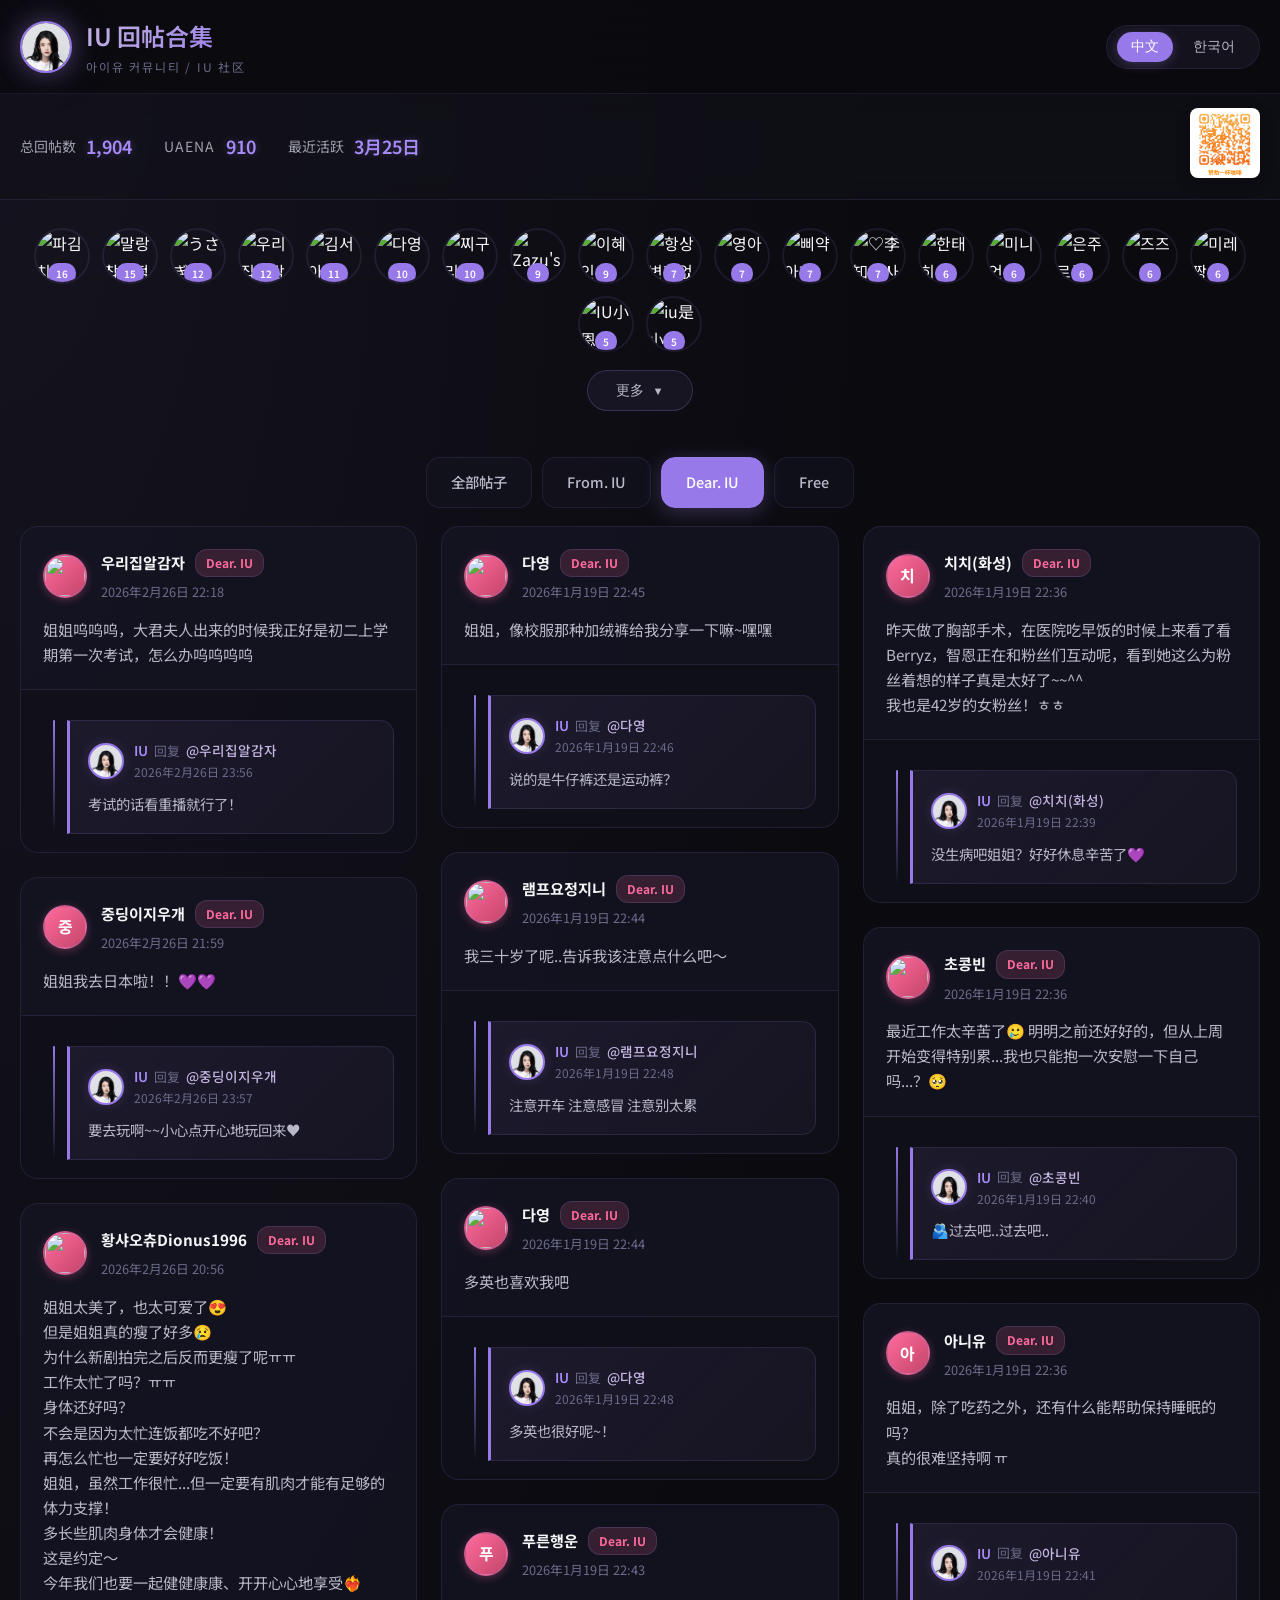
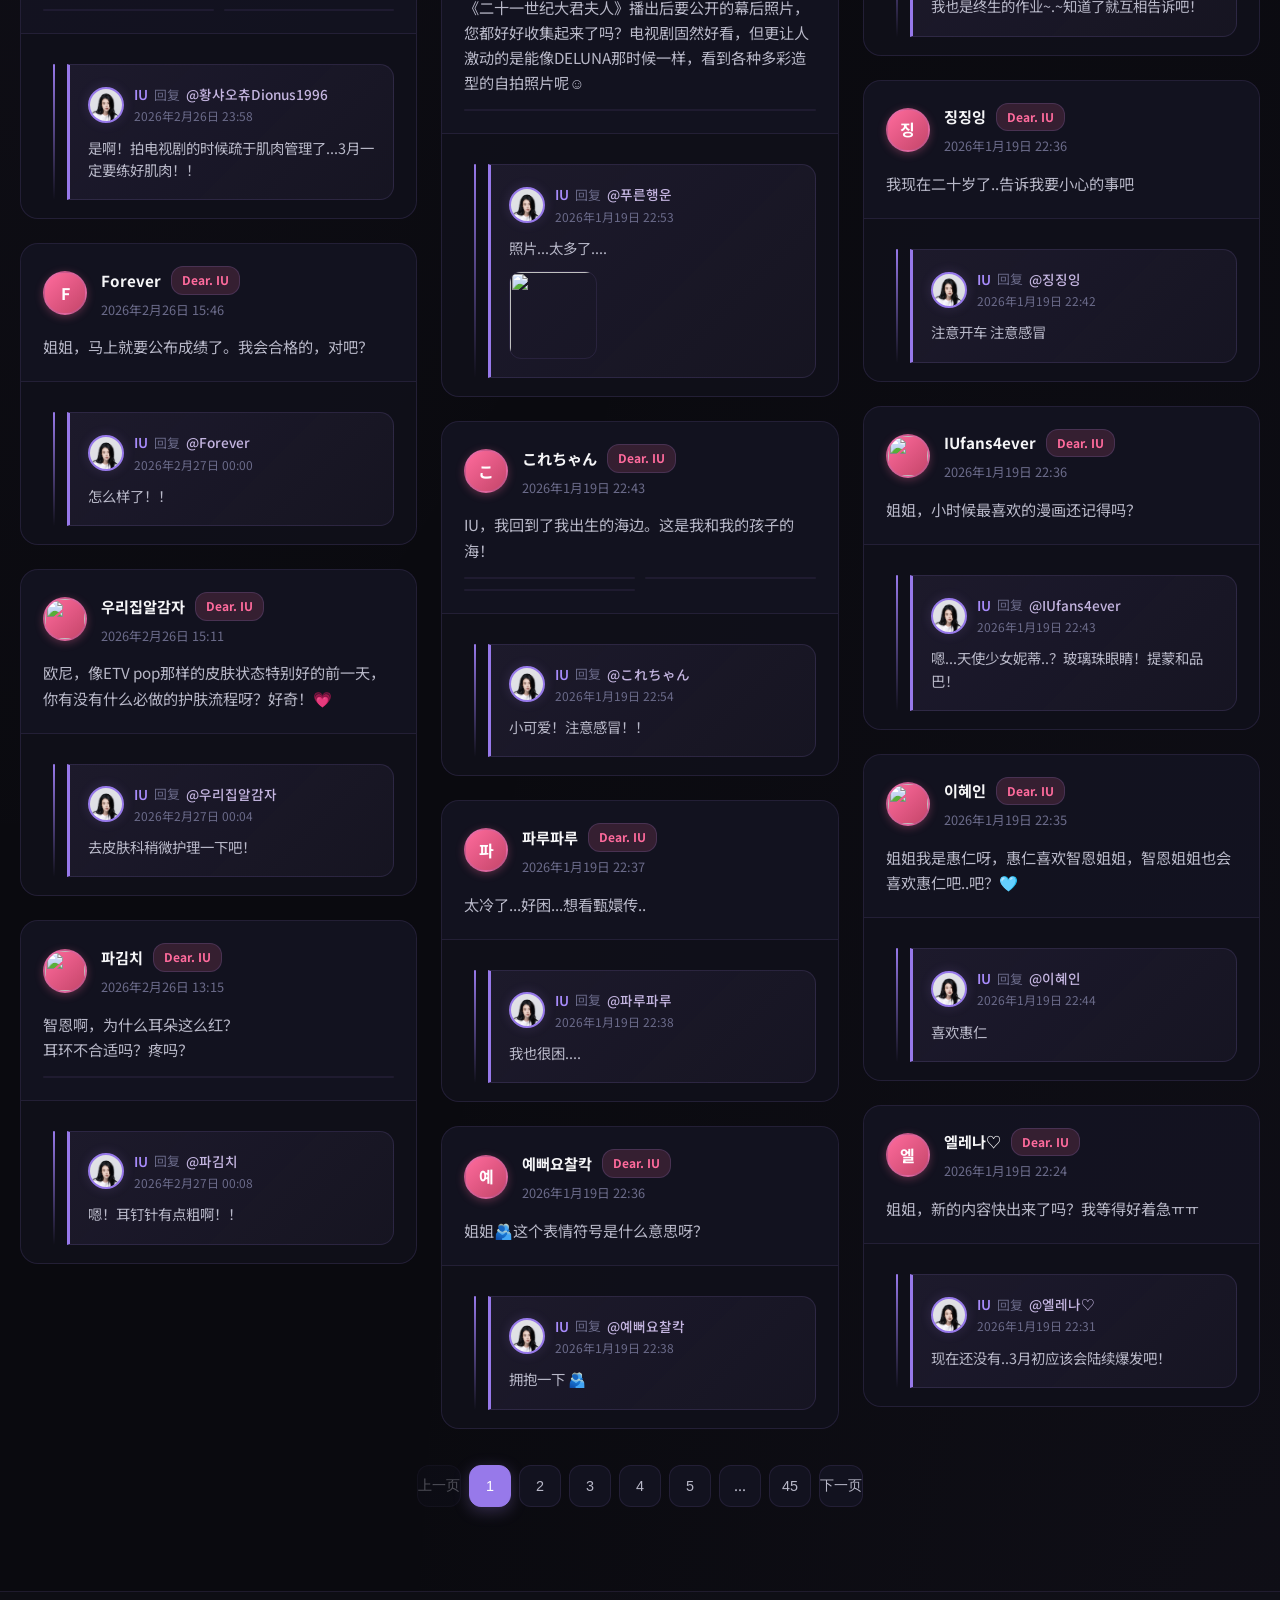
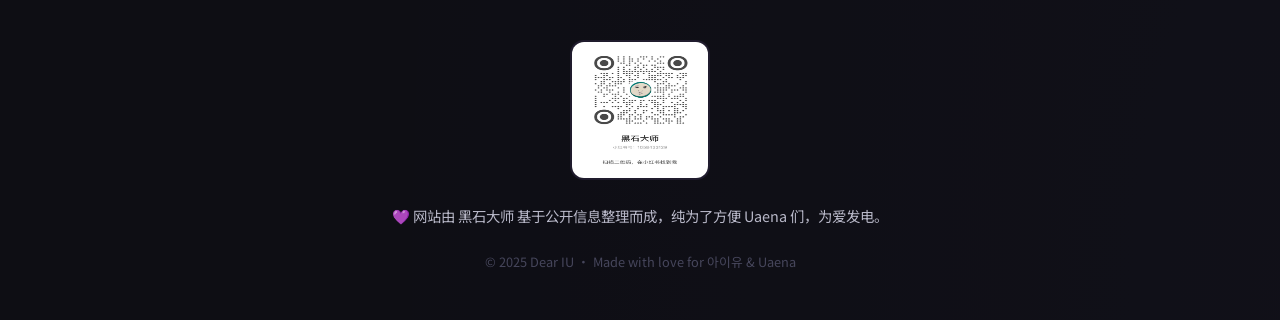
==== dear-iu.html @ 5ccd3864 "Initial commit: IU Community bilingual website - Static website for IU (아이유) fan community posts - B" ====
<!DOCTYPE html>
<html lang="zh-CN">
<head>
  <meta charset="UTF-8">
  <meta name="viewport" content="width=device-width, initial-scale=1.0">
  <title>Dear IU | Dear IU</title>
  <meta name="description" content="Dear IU - Fan letters to IU">
  <link href="https://fonts.googleapis.com/css2?family=Noto+Sans+KR:wght@300;400;500;700&family=Noto+Sans+SC:wght@300;400;500;700&display=swap" rel="stylesheet">
  <link rel="stylesheet" href="css/style.css">
  <link rel="icon" href="favicon.ico">
</head>
<body>
  <div id="header-container"></div>
  <div id="stats-container"></div>
  <div id="fans-container"></div>
  <div id="nav-container"></div>

  <main class="container">
    <div id="content-container"></div>
    <div id="pagination-container"></div>
  </main>

  <div id="footer-container"></div>

  <script src="js/common.js"></script>
  <script src="js/dear-iu.js"></script>
</body>
</html>
---- css/style.css ----
/* IU Community - Enhanced Dark Mode UI */

/* ===== CSS Variables ===== */
:root {
  --primary: #9779ea;
  --primary-light: #C4B5E0;
  --primary-dark: #9779ea;
  --accent-neon: #A78BFA;
  --accent-gold: #D4AF37;
  --bg-oled: #0A0A0F;
  --bg-dark: #12121A;
  --bg-card: rgba(20, 20, 35, 0.85);
  --bg-hover: rgba(155, 126, 217, 0.1);
  --text-primary: #F5F5F7;
  --text-secondary: #B8B8C8;
  --text-muted: #6B6B8A;
  --glow-soft: rgba(155, 126, 217, 0.15);
  --glow-strong: rgba(155, 126, 217, 0.4);
  --border-subtle: rgba(155, 126, 217, 0.12);
  --border-visible: rgba(155, 126, 217, 0.25);
  --shadow-card: 0 8px 32px rgba(0, 0, 0, 0.4);
  --shadow-glow: 0 0 40px rgba(155, 126, 217, 0.15);
  --transition-fast: 150ms ease;
  --transition-normal: 250ms ease;
  --transition-slow: 400ms ease;
}

/* ===== Reset & Base ===== */
* {
  margin: 0;
  padding: 0;
  box-sizing: border-box;
}

html {
  scroll-behavior: smooth;
}

body {
  background: var(--bg-oled);
  background-image:
    radial-gradient(ellipse at top left, rgba(155, 126, 217, 0.08) 0%, transparent 50%),
    radial-gradient(ellipse at bottom right, rgba(123, 104, 178, 0.05) 0%, transparent 50%);
  color: var(--text-primary);
  font-family: 'Noto Sans SC', 'Noto Sans KR', -apple-system, BlinkMacSystemFont, 'Segoe UI', sans-serif;
  min-height: 100vh;
  line-height: 1.7;
  overflow-x: hidden;
  -webkit-font-smoothing: antialiased;
  -moz-osx-font-smoothing: grayscale;
}

/* ===== Custom Scrollbar ===== */
::-webkit-scrollbar {
  width: 6px;
}

::-webkit-scrollbar-track {
  background: var(--bg-dark);
}

::-webkit-scrollbar-thumb {
  background: var(--primary-dark);
  border-radius: 3px;
}

::-webkit-scrollbar-thumb:hover {
  background: var(--primary);
}

/* ===== Layout ===== */
.container {
  max-width: 1400px;
  margin: 0 auto;
  padding: 0 20px;
}

/* ===== Masonry Layout ===== */
.masonry-grid {
  column-count: 1;
  column-gap: 24px;
}

@media (min-width: 768px) {
  .masonry-grid { column-count: 2; }
}

@media (min-width: 1200px) {
  .masonry-grid { column-count: 3; }
}

@media (min-width: 1600px) {
  .masonry-grid { column-count: 4; }
}

.masonry-item {
  break-inside: avoid;
  margin-bottom: 24px;
  display: block;
  width: 100%;
}

/* ===== Header ===== */
.header {
  background: rgba(10, 10, 15, 0.9);
  backdrop-filter: blur(20px);
  -webkit-backdrop-filter: blur(20px);
  border-bottom: 1px solid var(--border-subtle);
  padding: 16px 0;
  position: sticky;
  top: 0;
  z-index: 100;
}

.header-content {
  display: flex;
  justify-content: space-between;
  align-items: center;
  gap: 20px;
}

.logo {
  display: flex;
  align-items: center;
  gap: 14px;
  text-decoration: none;
  cursor: pointer;
}

.logo img {
  width: 52px;
  height: 52px;
  border-radius: 50%;
  border: 2px solid var(--primary);
  background-color: #9779ea;
  box-shadow: 0 0 24px var(--glow-strong), 0 0 48px var(--glow-soft);
  object-fit: cover;
  transition: transform var(--transition-normal), box-shadow var(--transition-normal);
}

.logo:hover img {
  transform: scale(1.05);
  box-shadow: 0 0 32px var(--glow-strong), 0 0 60px var(--glow-soft);
}

.logo-text {
  font-size: 1.5rem;
  font-weight: 600;
  background: linear-gradient(135deg, var(--primary-light) 0%, var(--accent-neon) 50%, var(--primary) 100%);
  -webkit-background-clip: text;
  -webkit-text-fill-color: transparent;
  background-clip: text;
}

.lang-switcher {
  display: flex;
  gap: 6px;
  background: rgba(155, 126, 217, 0.08);
  padding: 6px 10px;
  border-radius: 24px;
  border: 1px solid var(--border-subtle);
}

.lang-btn {
  padding: 6px 14px;
  border: none;
  background: transparent;
  color: var(--text-secondary);
  cursor: pointer;
  border-radius: 16px;
  font-size: 0.875rem;
  font-weight: 500;
  transition: all var(--transition-fast);
}

.lang-btn:hover {
  color: var(--text-primary);
  background: rgba(155, 126, 217, 0.1);
}

.lang-btn.active {
  background: var(--primary);
  color: white;
  box-shadow: 0 2px 12px rgba(155, 126, 217, 0.3);
}

/* ===== Stats Bar ===== */
.stats-bar {
  background: rgba(18, 18, 26, 0.6);
  backdrop-filter: blur(12px);
  -webkit-backdrop-filter: blur(12px);
  border-bottom: 1px solid var(--border-subtle);
  padding: 14px 0;
}

.stats-content {
  display: flex;
  justify-content: center;
  align-items: center;
  gap: 32px;
  flex-wrap: wrap;
}

.stat-item {
  display: flex;
  align-items: center;
  gap: 10px;
  color: var(--text-secondary);
  font-size: 0.875rem;
}

.stat-label {
  opacity: 0.85;
}

.stat-value {
  color: var(--accent-neon);
  font-weight: 600;
  font-size: 1.125rem;
  text-shadow: 0 0 8px rgba(167, 139, 250, 0.3);
}

/* ===== Fans Wall ===== */
.fans-wall {
  padding: 28px 0;
}

.fans-wall-content {
  display: flex;
  gap: 12px;
  padding: 0 4px;
  min-height: 72px;
  flex-wrap: wrap;
  justify-content: center;
}

.fan-avatar {
  flex-shrink: 0;
  width: 56px;
  height: 56px;
  border-radius: 50%;
  overflow: hidden;
  cursor: pointer;
  border: 2px solid var(--border-subtle);
  transition: all var(--transition-normal);
  position: relative;
}

.fan-avatar:hover {
  border-color: var(--accent-neon);
  transform: translateY(-4px);
  box-shadow: 0 8px 24px rgba(155, 126, 217, 0.25);
}

.fan-avatar.selected {
  border-color: var(--primary);
  box-shadow: 0 0 20px var(--glow-strong);
}

.fan-avatar img {
  width: 100%;
  height: 100%;
  object-fit: cover;
}

.fan-avatar .reply-count {
  position: absolute;
  bottom: -2px;
  left: 50%;
  transform: translateX(-50%);
  background: var(--primary);
  color: white;
  font-size: 10px;
  padding: 2px 8px;
  border-radius: 10px;
  min-width: 18px;
  text-align: center;
  z-index: 10;
  font-weight: 600;
  white-space: nowrap;
}

.fans-wall-more {
  display: flex;
  justify-content: center;
  margin-top: 18px;
}

.fans-more-btn {
  display: inline-flex;
  align-items: center;
  gap: 8px;
  padding: 10px 28px;
  background: rgba(155, 126, 217, 0.08);
  border: 1px solid var(--border-visible);
  border-radius: 24px;
  color: var(--text-secondary);
  font-size: 0.9rem;
  cursor: pointer;
  transition: all var(--transition-normal);
}

.fans-more-btn:hover {
  background: rgba(155, 126, 217, 0.15);
  border-color: var(--primary);
  color: var(--text-primary);
}

.fans-more-btn .more-icon {
  transition: transform var(--transition-normal);
  font-size: 0.7rem;
}

/* ===== Navigation Tabs ===== */
.nav-tabs {
  display: flex;
  justify-content: center;
  padding: 18px 0;
  gap: 10px;
}

.nav-tab {
  padding: 12px 24px;
  border: 1px solid var(--border-subtle);
  background: rgba(20, 20, 35, 0.5);
  color: var(--text-secondary);
  cursor: pointer;
  border-radius: 14px;
  font-size: 0.9rem;
  font-weight: 500;
  transition: all var(--transition-normal);
  text-decoration: none;
}

.nav-tab:hover {
  background: rgba(155, 126, 217, 0.1);
  border-color: var(--border-visible);
  color: var(--text-primary);
}

.nav-tab.active {
  background: linear-gradient(135deg, var(--primary) 0%, var(--primary-dark) 100%);
  border-color: var(--primary);
  color: white;
  box-shadow: 0 4px 20px rgba(155, 126, 217, 0.3);
}

/* ===== Controls ===== */
.controls {
  display: flex;
  gap: 16px;
  padding: 18px 0;
  flex-wrap: wrap;
  align-items: center;
}

.search-box {
  flex: 1;
  min-width: 220px;
  max-width: 420px;
  position: relative;
}

.search-box input {
  width: 100%;
  padding: 12px 16px 12px 48px;
  border: 1px solid var(--border-subtle);
  border-radius: 14px;
  background: rgba(20, 20, 35, 0.6);
  color: var(--text-primary);
  font-size: 0.9rem;
  transition: all var(--transition-normal);
}

.search-box input:focus {
  outline: none;
  border-color: var(--primary);
  box-shadow: 0 0 0 3px rgba(155, 126, 217, 0.15), 0 0 20px rgba(155, 126, 217, 0.1);
}

.search-box::before {
  content: "⌕";
  position: absolute;
  left: 18px;
  top: 50%;
  transform: translateY(-50%);
  font-size: 1.1rem;
  opacity: 0.5;
  color: var(--text-muted);
}

.filter-group {
  display: flex;
  gap: 12px;
  align-items: center;
}

.filter-btn {
  padding: 10px 18px;
  border: 1px solid var(--border-subtle);
  border-radius: 12px;
  background: rgba(20, 20, 35, 0.5);
  color: var(--text-secondary);
  cursor: pointer;
  font-size: 0.85rem;
  transition: all var(--transition-normal);
  display: flex;
  align-items: center;
  gap: 6px;
}

.filter-btn:hover {
  border-color: var(--border-visible);
  color: var(--text-primary);
  background: rgba(155, 126, 217, 0.08);
}

.filter-btn.active {
  background: var(--primary);
  border-color: var(--primary);
  color: white;
}

/* ===== Reply Card ===== */
.reply-card {
  background: var(--bg-card);
  border: 1px solid var(--border-subtle);
  border-radius: 18px;
  overflow: hidden;
  transition: all var(--transition-normal);
  animation: cardFadeIn 0.6s ease forwards;
}

.reply-card:hover {
  border-color: var(--border-visible);
  box-shadow: var(--shadow-card), var(--shadow-glow);
}

/* Reply Card Header */
.reply-card-header {
  display: flex;
  align-items: center;
  gap: 14px;
  padding: 18px 22px;
  background: linear-gradient(135deg, rgba(155, 126, 217, 0.08) 0%, transparent 100%);
  border-bottom: 1px solid var(--border-subtle);
}

.reply-card-avatar,
.reply-card-avatar-fallback {
  width: 46px;
  height: 46px;
  border-radius: 50%;
  flex-shrink: 0;
  object-fit: cover;
  border: 2px solid rgba(155, 126, 217, 0.25);
  transition: border-color var(--transition-normal);
}

.reply-card:hover .reply-card-avatar,
.reply-card:hover .reply-card-avatar-fallback {
  border-color: var(--primary);
}

.reply-card-avatar-fallback {
  display: flex;
  align-items: center;
  justify-content: center;
  font-weight: 600;
  font-size: 1.1rem;
  color: white;
}

.reply-card-header-info {
  flex: 1;
}

.reply-card-author {
  font-weight: 600;
  color: var(--text-primary);
  font-size: 0.95rem;
}

.reply-card-date {
  font-size: 0.8rem;
  color: var(--text-muted);
  margin-top: 2px;
}

/* Reply Card Body */
.reply-card-body {
  padding: 18px 22px;
}

/* Fan Comment Box */
.fan-comment-box {
  background: rgba(0, 0, 0, 0.25);
  border-radius: 14px;
  padding: 16px 18px;
  margin-bottom: 16px;
  border-left: 3px solid var(--text-muted);
  transition: border-color var(--transition-normal);
}

.reply-card:hover .fan-comment-box {
  border-left-color: var(--accent-gold);
}

.fan-comment-text {
  color: var(--text-secondary);
  font-size: 0.95rem;
  line-height: 1.65;
  white-space: pre-wrap;
  margin-bottom: 12px;
}

/* IU Reply Box */
.iu-reply-box {
  display: flex;
  gap: 14px;
  align-items: flex-start;
}

.iu-reply-avatar-wrapper {
  flex-shrink: 0;
}

.iu-reply-avatar {
  width: 42px;
  height: 42px;
  border-radius: 50%;
  border: 2px solid var(--primary);
  background-color: #9779ea;
  object-fit: cover;
  box-shadow: 0 0 16px rgba(155, 126, 217, 0.25);
}

.iu-reply-content-wrapper {
  flex: 1;
}

.iu-reply-bubble {
  background: linear-gradient(135deg, rgba(155, 126, 217, 0.12) 0%, rgba(155, 126, 217, 0.06) 100%);
  border-radius: 18px;
  border-top-left-radius: 4px;
  padding: 16px 18px;
  position: relative;
  border: 1px solid rgba(155, 126, 217, 0.15);
}

.iu-reply-bubble::before {
  content: '';
  position: absolute;
  left: -10px;
  top: 14px;
  width: 0;
  height: 0;
  border-top: 10px solid transparent;
  border-bottom: 10px solid transparent;
  border-right: 10px solid rgba(155, 126, 217, 0.12);
}

.iu-reply-header-row {
  display: flex;
  align-items: center;
  gap: 8px;
  margin-bottom: 10px;
}

.iu-reply-name {
  font-weight: 700;
  color: var(--accent-neon);
  font-size: 0.9rem;
  text-shadow: 0 0 6px rgba(167, 139, 250, 0.3);
}

.iu-reply-badge {
  width: 18px;
  height: 18px;
  background: var(--primary);
  border-radius: 50%;
  display: flex;
  align-items: center;
  justify-content: center;
  font-size: 0.7rem;
  color: white;
  box-shadow: 0 0 8px rgba(155, 126, 217, 0.4);
}

.iu-reply-to {
  color: var(--text-muted);
  font-size: 0.8rem;
  font-weight: 400;
}

.iu-reply-to::before {
  content: "·";
  margin: 0 4px;
}

.iu-reply-date {
  font-size: 0.75rem;
  color: var(--text-muted);
  margin-left: auto;
}

.iu-reply-text {
  color: var(--text-primary);
  font-size: 0.95rem;
  line-height: 1.65;
  white-space: pre-wrap;
}

/* ===== Images Grid ===== */
.images-grid {
  display: grid;
  gap: 10px;
  margin-top: 14px;
}

.images-grid.grid-cols-1 { grid-template-columns: 1fr; }
.images-grid.grid-cols-2 { grid-template-columns: repeat(2, 1fr); }
.images-grid.grid-cols-3 { grid-template-columns: repeat(3, 1fr); }

@media (max-width: 768px) {
  .images-grid.grid-cols-2.md\:grid-cols-3 { grid-template-columns: repeat(2, 1fr); }
}

.image-thumbnail {
  border-radius: 12px;
  overflow: hidden;
  cursor: pointer;
  background: rgba(0, 0, 0, 0.2);
  border: 1px solid var(--border-subtle);
  transition: all var(--transition-normal);
  display: flex;
  align-items: center;
  justify-content: center;
}

.image-thumbnail:hover {
  border-color: var(--primary);
  transform: scale(1.02);
  box-shadow: 0 4px 16px rgba(0, 0, 0, 0.3);
}

.image-thumbnail img {
  max-width: 100%;
  max-height: 360px;
  width: auto;
  height: auto;
  object-fit: contain;
  display: block;
}

/* ===== Pagination ===== */
.pagination {
  display: flex;
  justify-content: center;
  align-items: center;
  gap: 8px;
  padding: 36px 0;
}

.page-btn {
  min-width: 42px;
  height: 42px;
  display: flex;
  align-items: center;
  justify-content: center;
  border: 1px solid var(--border-subtle);
  border-radius: 12px;
  background: var(--bg-card);
  color: var(--text-secondary);
  cursor: pointer;
  font-size: 0.9rem;
  transition: all var(--transition-normal);
}

.page-btn:hover:not(:disabled) {
  border-color: var(--primary);
  color: var(--text-primary);
  background: rgba(155, 126, 217, 0.1);
}

.page-btn.active {
  background: var(--primary);
  border-color: var(--primary);
  color: white;
  box-shadow: 0 4px 16px rgba(155, 126, 217, 0.3);
}

.page-btn:disabled {
  opacity: 0.4;
  cursor: not-allowed;
}

/* ===== Loading & Empty States ===== */
.loading {
  display: flex;
  flex-direction: column;
  align-items: center;
  justify-content: center;
  padding: 80px 20px;
  color: var(--text-muted);
}

.spinner {
  width: 48px;
  height: 48px;
  border: 3px solid rgba(155, 126, 217, 0.15);
  border-top-color: var(--primary);
  border-radius: 50%;
  animation: spin 1s linear infinite;
  margin-bottom: 18px;
}

.empty-state {
  text-align: center;
  padding: 80px 20px;
  color: var(--text-muted);
}

.empty-icon {
  font-size: 3.5rem;
  margin-bottom: 18px;
  opacity: 0.4;
}

/* ===== Footer ===== */
.footer {
  border-top: 1px solid var(--border-subtle);
  background: rgba(18, 18, 26, 0.5);
  padding: 48px 20px;
  margin-top: 48px;
}

.footer-content {
  display: flex;
  flex-direction: column;
  align-items: center;
  gap: 24px;
  text-align: center;
}

.footer-qr {
  width: 140px;
  height: 140px;
  border-radius: 14px;
  border: 2px solid var(--border-subtle);
  transition: border-color var(--transition-normal);
}

.footer-qr:hover {
  border-color: var(--primary);
}

.footer-text {
  color: var(--text-secondary);
  font-size: 0.9rem;
  line-height: 1.6;
}

.footer-copyright {
  color: var(--text-muted);
  font-size: 0.8rem;
  opacity: 0.6;
}

/* ===== Image Viewer Modal ===== */
.modal-overlay {
  position: fixed;
  top: 0;
  left: 0;
  right: 0;
  bottom: 0;
  background: rgba(0, 0, 0, 0.92);
  backdrop-filter: blur(8px);
  -webkit-backdrop-filter: blur(8px);
  display: flex;
  align-items: center;
  justify-content: center;
  z-index: 1000;
  opacity: 0;
  visibility: hidden;
  transition: all var(--transition-normal);
}

.modal-overlay.active {
  opacity: 1;
  visibility: visible;
}

.modal-content {
  max-width: 92vw;
  max-height: 92vh;
  position: relative;
}

.modal-content img {
  max-width: 100%;
  max-height: 92vh;
  object-fit: contain;
  border-radius: 12px;
  box-shadow: 0 0 60px rgba(0, 0, 0, 0.5);
}

.modal-close {
  position: absolute;
  top: -48px;
  right: 0;
  background: none;
  border: none;
  color: var(--text-secondary);
  font-size: 2.5rem;
  cursor: pointer;
  opacity: 0.7;
  transition: opacity var(--transition-fast);
  width: 48px;
  height: 48px;
  display: flex;
  align-items: center;
  justify-content: center;
}

.modal-close:hover {
  opacity: 1;
  color: var(--text-primary);
}

/* ===== Post Card Styles ===== */
.post-card {
  background: var(--bg-card);
  border-radius: 18px;
  border: 1px solid var(--border-subtle);
  overflow: hidden;
  transition: all var(--transition-normal);
  animation: cardFadeIn 0.6s ease forwards;
}

.post-card:hover {
  border-color: var(--border-visible);
  box-shadow: var(--shadow-card), var(--shadow-glow);
  transform: translateY(-3px);
}

.post-card-header {
  padding: 22px;
  border-bottom: 1px solid var(--border-subtle);
}

.post-card-author {
  display: flex;
  align-items: center;
  gap: 14px;
  margin-bottom: 14px;
}

.post-card-avatar {
  width: 44px;
  height: 44px;
  border-radius: 50%;
  overflow: hidden;
  flex-shrink: 0;
  background: linear-gradient(135deg, var(--primary) 0%, var(--primary-dark) 100%);
  display: flex;
  align-items: center;
  justify-content: center;
  color: white;
  font-weight: 700;
  box-shadow: 0 2px 12px rgba(155, 126, 217, 0.25);
  border: 2px solid rgba(155, 126, 217, 0.2);
}

.post-card-avatar img {
  width: 100%;
  height: 100%;
  object-fit: cover;
}

.post-card-author-info {
  flex: 1;
}

.post-card-author-name {
  display: flex;
  align-items: center;
  gap: 10px;
  font-weight: 700;
  color: var(--accent-neon);
  font-size: 0.95rem;
}

.post-card-board-badge {
  padding: 3px 10px;
  background: rgba(155, 126, 217, 0.12);
  border-radius: 12px;
  font-size: 0.75rem;
  color: var(--primary-light);
  border: 1px solid rgba(155, 126, 217, 0.2);
}

.post-card-time {
  font-size: 0.8rem;
  color: var(--text-muted);
  margin-top: 4px;
}

.post-card-title {
  font-size: 1.15rem;
  font-weight: 600;
  margin-bottom: 10px;
  color: var(--text-primary);
  line-height: 1.4;
}

.post-card-content {
  color: var(--text-secondary);
  white-space: pre-wrap;
  line-height: 1.65;
  font-size: 0.95rem;
}

.post-card-stats {
  display: flex;
  align-items: center;
  gap: 18px;
  margin-top: 14px;
  font-size: 0.85rem;
  color: var(--text-muted);
}

/* Post Card Comments Section */
.post-card-comments {
  padding: 18px 22px;
  background: rgba(0, 0, 0, 0.2);
}

.post-card-toggle-btn {
  width: 100%;
  display: flex;
  align-items: center;
  justify-content: space-between;
  padding: 14px 18px;
  background: rgba(20, 20, 35, 0.6);
  border: 1px solid var(--border-subtle);
  border-radius: 14px;
  cursor: pointer;
  color: var(--text-secondary);
  font-size: 0.9rem;
  transition: all var(--transition-normal);
}

.post-card-toggle-btn:hover {
  background: rgba(155, 126, 217, 0.1);
  border-color: var(--border-visible);
  color: var(--text-primary);
}

.post-card-toggle-icon {
  color: var(--primary);
  transition: transform var(--transition-normal);
  font-size: 0.8rem;
}

.post-card-toggle-icon.expanded {
  transform: rotate(180deg);
}

/* Comment Card */
.comment-card {
  margin-bottom: 16px;
}

.comment-card-fan {
  padding: 18px;
  background: rgba(20, 20, 35, 0.5);
  border-radius: 14px;
  border: 1px solid var(--border-subtle);
}

.comment-card-header {
  display: flex;
  align-items: center;
  gap: 10px;
  margin-bottom: 10px;
}

.comment-card-avatar {
  width: 36px;
  height: 36px;
  border-radius: 50%;
  background: linear-gradient(135deg, #E879F9, #A855F7);
  display: flex;
  align-items: center;
  justify-content: center;
  color: white;
  font-size: 0.85rem;
  font-weight: 600;
  overflow: hidden;
  border: 1px solid rgba(168, 85, 247, 0.3);
}

.comment-card-avatar img {
  width: 100%;
  height: 100%;
  object-fit: cover;
}

.comment-card-author {
  font-weight: 500;
  color: var(--text-primary);
  font-size: 0.85rem;
}

.comment-card-time {
  font-size: 0.75rem;
  color: var(--text-muted);
}

.comment-card-content {
  color: var(--text-secondary);
  white-space: pre-wrap;
  font-size: 0.9rem;
  line-height: 1.55;
}

.comment-card-images {
  display: flex;
  gap: 10px;
  margin-top: 12px;
  flex-wrap: wrap;
}

.comment-card-images img {
  width: 88px;
  height: 88px;
  border-radius: 12px;
  object-fit: cover;
  cursor: pointer;
  border: 1px solid var(--border-subtle);
  transition: all var(--transition-normal);
}

.comment-card-images img:hover {
  border-color: var(--primary);
  transform: scale(1.05);
}

/* IU Reply in Comment - Thread Container */
.iu-reply-thread {
  margin-top: 12px;
  padding-left: 24px;
  position: relative;
}

.thread-line {
  position: absolute;
  left: 10px;
  top: 0;
  width: 2px;
  height: 100%;
  background: linear-gradient(to bottom, var(--primary), transparent);
  border-radius: 1px;
}

.iu-comment-reply {
  margin-top: 0;
  padding: 18px;
  background: linear-gradient(135deg, rgba(155, 126, 217, 0.1), rgba(155, 126, 217, 0.05));
  border-radius: 0 14px 14px 0;
  border: 1px solid rgba(155, 126, 217, 0.15);
  border-left: 3px solid var(--primary);
}

.iu-comment-reply-header {
  display: flex;
  align-items: center;
  gap: 10px;
  margin-bottom: 10px;
}

.iu-comment-reply-avatar {
  width: 36px;
  height: 36px;
  border-radius: 50%;
  overflow: hidden;
  border: 2px solid var(--primary);
  background-color: #9779ea;
  box-shadow: 0 0 12px rgba(155, 126, 217, 0.2);
}

.iu-comment-reply-avatar img {
  width: 100%;
  height: 100%;
  object-fit: cover;
}

.iu-comment-reply-name {
  display: flex;
  align-items: center;
  gap: 6px;
  flex-wrap: wrap;
}

.iu-comment-reply-name .iu-name {
  font-weight: 600;
  color: var(--accent-neon);
  font-size: 0.85rem;
}

.iu-comment-reply-name .reply-label {
  color: var(--text-muted);
  font-size: 0.8rem;
  font-weight: 400;
}

.iu-comment-reply-name .reply-target {
  color: var(--primary-light);
  font-weight: 500;
  font-size: 0.85rem;
}

.iu-comment-reply-time {
  font-size: 0.75rem;
  color: var(--text-muted);
}

.iu-comment-reply-content {
  color: var(--text-secondary);
  white-space: pre-wrap;
  font-size: 0.9rem;
  line-height: 1.55;
}

/* ===== Animations ===== */
@keyframes cardFadeIn {
  from {
    opacity: 0;
    transform: translateY(24px);
  }
  to {
    opacity: 1;
    transform: translateY(0);
  }
}

@keyframes spin {
  to { transform: rotate(360deg); }
}

@keyframes glowPulse {
  0%, 100% { box-shadow: 0 0 20px rgba(155, 126, 217, 0.2); }
  50% { box-shadow: 0 0 30px rgba(155, 126, 217, 0.35); }
}

.fade-in {
  animation: cardFadeIn 0.6s ease forwards;
}

/* ===== Responsive ===== */
@media (max-width: 768px) {
  .header-content {
    flex-wrap: wrap;
    gap: 14px;
  }

  .logo img {
    width: 44px;
    height: 44px;
  }

  .stats-content {
    gap: 20px;
  }

  .nav-tabs {
    flex-wrap: wrap;
    padding: 14px 12px;
    gap: 8px;
  }

  .nav-tab {
    padding: 10px 18px;
    font-size: 0.85rem;
  }

  .controls {
    flex-direction: column;
    align-items: stretch;
    gap: 12px;
  }

  .search-box {
    max-width: none;
  }

  .filter-group {
    justify-content: flex-start;
  }

  .images-grid {
    grid-template-columns: repeat(auto-fill, minmax(100px, 1fr));
  }

  .pagination {
    gap: 6px;
    padding: 28px 0;
  }

  .page-btn {
    min-width: 38px;
    height: 38px;
    font-size: 0.85rem;
  }

  .reply-card-body,
  .reply-card-header,
  .post-card-header,
  .post-card-comments {
    padding: 16px;
  }

  .iu-reply-bubble {
    padding: 14px 16px;
  }
}

@media (max-width: 480px) {
  .fan-avatar {
    width: 48px;
    height: 48px;
  }

  .container {
    padding: 0 14px;
  }

  .logo-text {
    font-size: 1.25rem;
  }
}

/* ===== Accessibility ===== */
@media (prefers-reduced-motion: reduce) {
  *,
  *::before,
  *::after {
    animation-duration: 0.01ms !important;
    animation-iteration-count: 1 !important;
    transition-duration: 0.01ms !important;
  }
}

/* Focus states for keyboard navigation */
:focus-visible {
  outline: 2px solid var(--primary);
  outline-offset: 2px;
}

button:focus-visible,
a:focus-visible,
input:focus-visible {
  outline: 2px solid var(--primary);
  outline-offset: 2px;
}
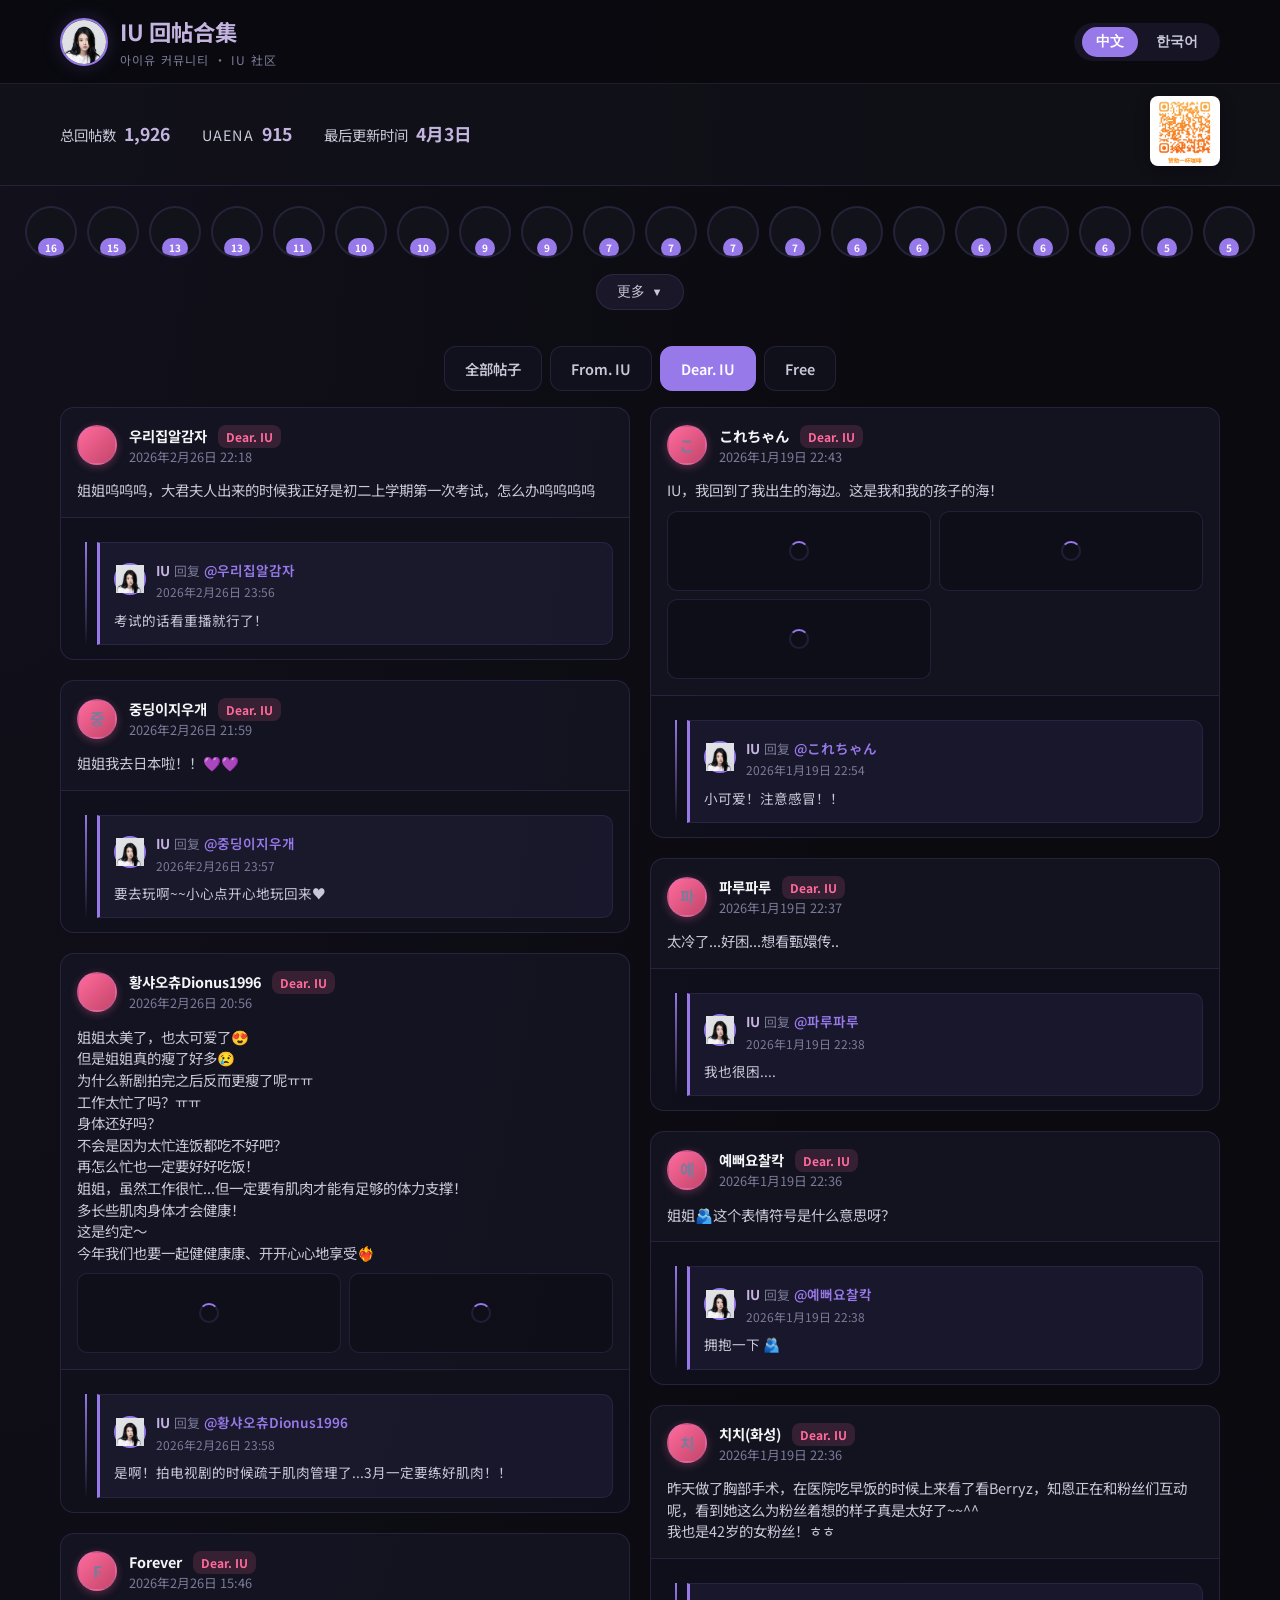
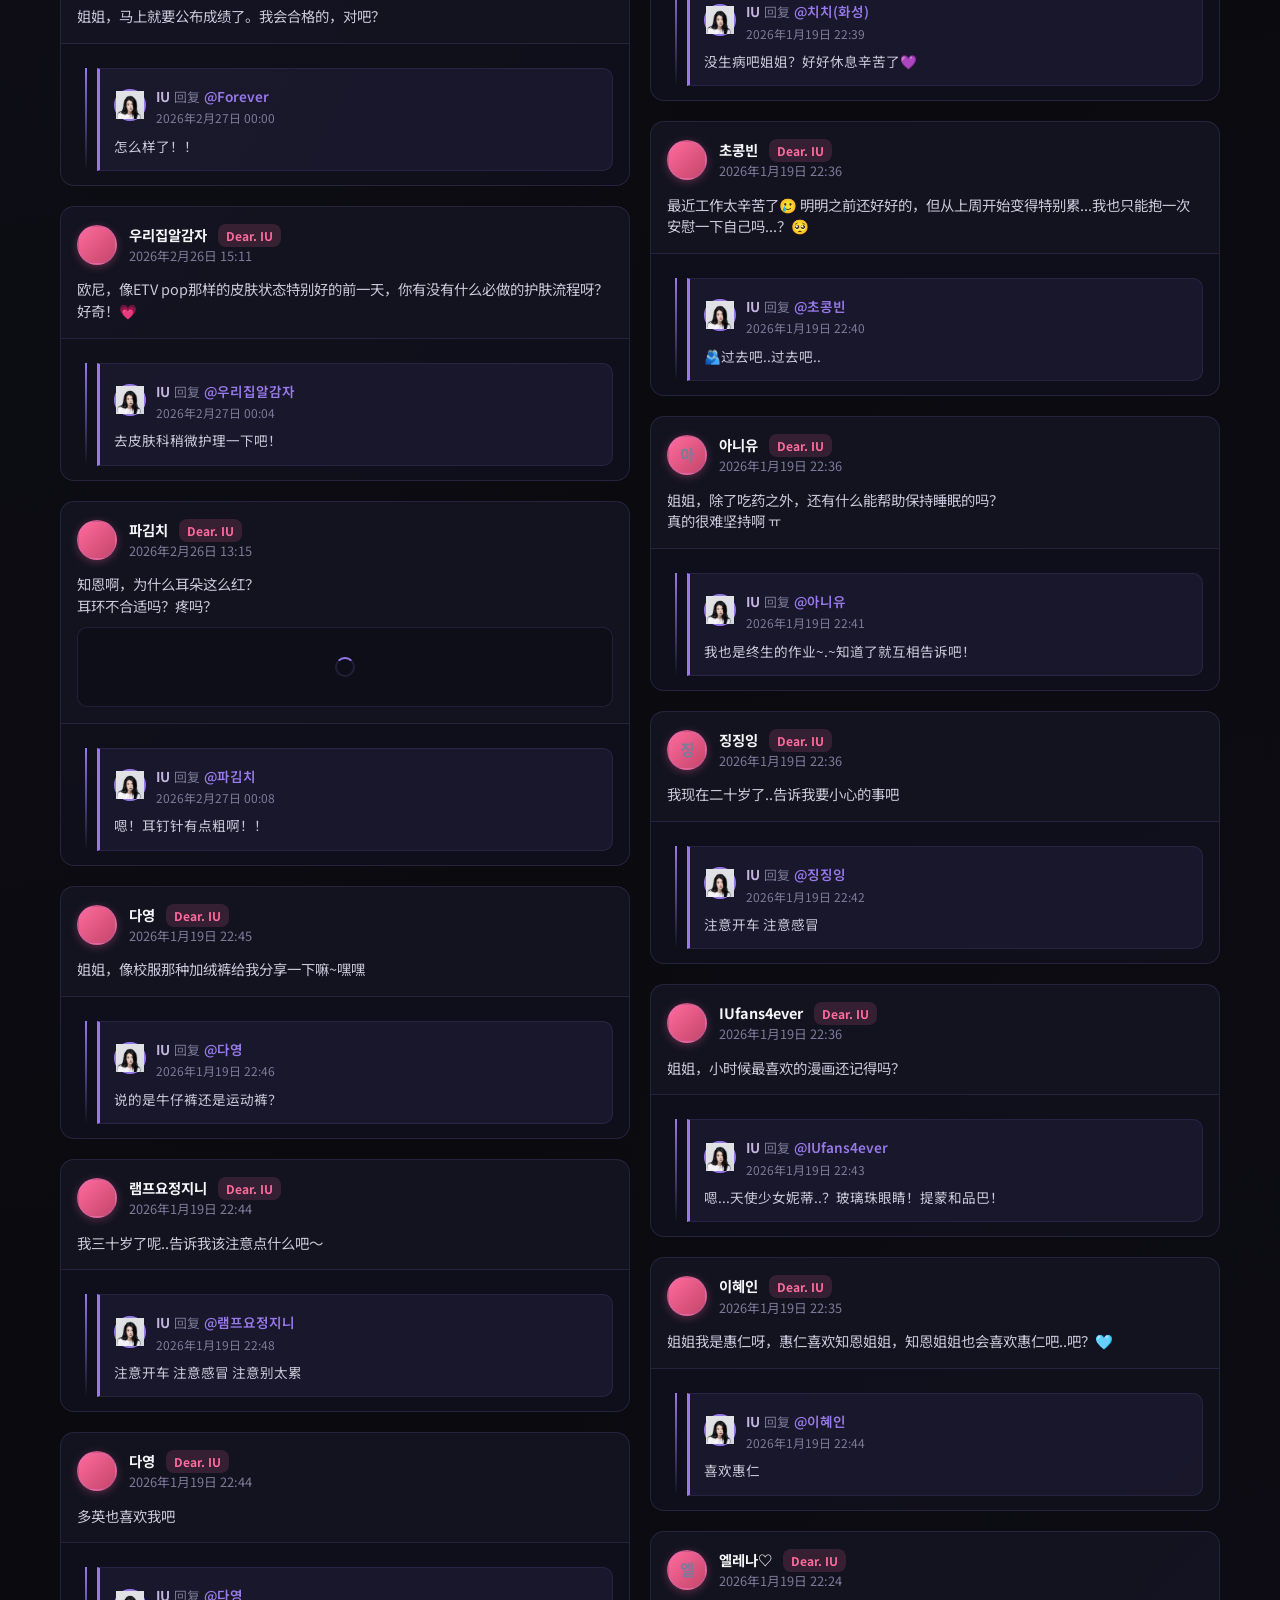
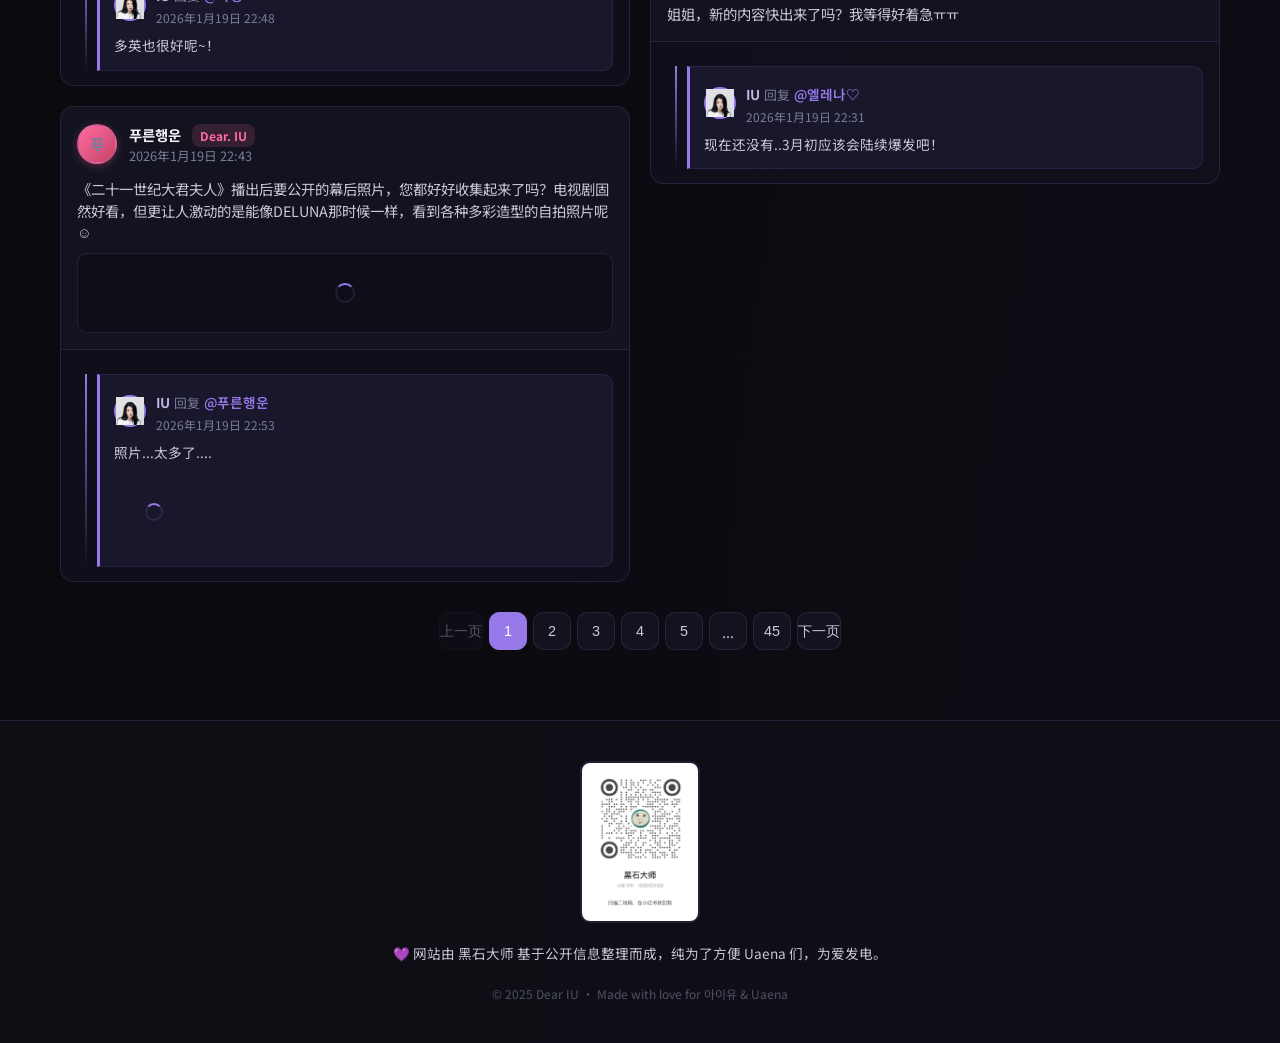
==== commit 1d275c64: "Update font weights and styles across HTML files; enhance CSS for improved readability and layout - " ====
--- a/dear-iu.html
+++ b/dear-iu.html
@@ -5,7 +5,8 @@
   <meta name="viewport" content="width=device-width, initial-scale=1.0">
   <title>Dear IU | Dear IU</title>
   <meta name="description" content="Dear IU - Fan letters to IU">
-  <link href="https://fonts.googleapis.com/css2?family=Noto+Sans+KR:wght@300;400;500;700&family=Noto+Sans+SC:wght@300;400;500;700&display=swap" rel="stylesheet">
+  <!-- Fonts -->
+  <link href="https://fonts.googleapis.com/css2?family=Noto+Sans+KR:wght@400;500;700&family=Noto+Sans+SC:wght@400;500;700&display=swap" rel="stylesheet">
   <link rel="stylesheet" href="css/style.css">
   <link rel="icon" href="favicon.ico">
 </head>
--- a/css/style.css
+++ b/css/style.css
@@ -1,32 +1,28 @@
-/* IU Community - Enhanced Dark Mode UI */
+/* IU Community - Clean & Readable Dark Mode UI */
 
 /* ===== CSS Variables ===== */
 :root {
   --primary: #9779ea;
   --primary-light: #C4B5E0;
-  --primary-dark: #9779ea;
-  --accent-neon: #A78BFA;
+  --primary-dark: #7B5DC4;
   --accent-gold: #D4AF37;
   --bg-oled: #0A0A0F;
   --bg-dark: #12121A;
-  --bg-card: rgba(20, 20, 35, 0.85);
-  --bg-hover: rgba(155, 126, 217, 0.1);
+  --bg-card: rgba(20, 20, 35, 0.9);
   --text-primary: #F5F5F7;
-  --text-secondary: #B8B8C8;
-  --text-muted: #6B6B8A;
-  --glow-soft: rgba(155, 126, 217, 0.15);
-  --glow-strong: rgba(155, 126, 217, 0.4);
-  --border-subtle: rgba(155, 126, 217, 0.12);
-  --border-visible: rgba(155, 126, 217, 0.25);
-  --shadow-card: 0 8px 32px rgba(0, 0, 0, 0.4);
-  --shadow-glow: 0 0 40px rgba(155, 126, 217, 0.15);
+  --text-secondary: #C8C8D8;
+  --text-muted: #7B7B9A;
+  --border-subtle: rgba(151, 126, 234, 0.15);
+  --border-visible: rgba(151, 126, 234, 0.3);
+  --glow-soft: rgba(151, 126, 234, 0.2);
+  --glow-strong: rgba(151, 126, 234, 0.35);
+  --shadow-card: 0 4px 20px rgba(0, 0, 0, 0.35);
   --transition-fast: 150ms ease;
   --transition-normal: 250ms ease;
-  --transition-slow: 400ms ease;
 }
 
 /* ===== Reset & Base ===== */
-* {
+*, *::before, *::after {
   margin: 0;
   padding: 0;
   box-sizing: border-box;
@@ -39,18 +35,17 @@
 body {
   background: var(--bg-oled);
   background-image:
-    radial-gradient(ellipse at top left, rgba(155, 126, 217, 0.08) 0%, transparent 50%),
-    radial-gradient(ellipse at bottom right, rgba(123, 104, 178, 0.05) 0%, transparent 50%);
-  color: var(--text-primary);
-  font-family: 'Noto Sans SC', 'Noto Sans KR', -apple-system, BlinkMacSystemFont, 'Segoe UI', sans-serif;
+    radial-gradient(ellipse at top left, rgba(151, 126, 234, 0.06) 0%, transparent 50%),
+    radial-gradient(ellipse at bottom right, rgba(123, 93, 196, 0.04) 0%, transparent 50%);
+  color: var(--text-primary);
+  font-family: 'Noto Sans SC', 'Noto Sans KR', -apple-system, sans-serif;
   min-height: 100vh;
-  line-height: 1.7;
+  line-height: 1.6;
   overflow-x: hidden;
   -webkit-font-smoothing: antialiased;
-  -moz-osx-font-smoothing: grayscale;
-}
-
-/* ===== Custom Scrollbar ===== */
+}
+
+/* ===== Scrollbar ===== */
 ::-webkit-scrollbar {
   width: 6px;
 }
@@ -60,53 +55,45 @@
 }
 
 ::-webkit-scrollbar-thumb {
-  background: var(--primary-dark);
+  background: var(--primary);
   border-radius: 3px;
 }
 
 ::-webkit-scrollbar-thumb:hover {
-  background: var(--primary);
+  background: var(--primary-light);
 }
 
 /* ===== Layout ===== */
 .container {
-  max-width: 1400px;
+  max-width: 1200px;
   margin: 0 auto;
   padding: 0 20px;
 }
 
-/* ===== Masonry Layout ===== */
+/* ===== Masonry Grid ===== */
 .masonry-grid {
-  column-count: 1;
-  column-gap: 24px;
-}
-
-@media (min-width: 768px) {
-  .masonry-grid { column-count: 2; }
-}
-
-@media (min-width: 1200px) {
-  .masonry-grid { column-count: 3; }
-}
-
-@media (min-width: 1600px) {
-  .masonry-grid { column-count: 4; }
+  column-count: 2;
+  column-gap: 20px;
+}
+
+@media (max-width: 600px) {
+  .masonry-grid {
+    column-count: 1;
+  }
 }
 
 .masonry-item {
   break-inside: avoid;
-  margin-bottom: 24px;
-  display: block;
+  margin-bottom: 20px;
   width: 100%;
 }
 
 /* ===== Header ===== */
 .header {
-  background: rgba(10, 10, 15, 0.9);
-  backdrop-filter: blur(20px);
-  -webkit-backdrop-filter: blur(20px);
+  background: rgba(10, 10, 15, 0.95);
+  backdrop-filter: blur(10px);
   border-bottom: 1px solid var(--border-subtle);
-  padding: 16px 0;
+  padding: 14px 0;
   position: sticky;
   top: 0;
   z-index: 100;
@@ -116,49 +103,37 @@
   display: flex;
   justify-content: space-between;
   align-items: center;
-  gap: 20px;
+  gap: 16px;
 }
 
 .logo {
   display: flex;
   align-items: center;
-  gap: 14px;
+  gap: 12px;
   text-decoration: none;
-  cursor: pointer;
 }
 
 .logo img {
-  width: 52px;
-  height: 52px;
+  width: 48px;
+  height: 48px;
   border-radius: 50%;
   border: 2px solid var(--primary);
-  background-color: #9779ea;
-  box-shadow: 0 0 24px var(--glow-strong), 0 0 48px var(--glow-soft);
   object-fit: cover;
-  transition: transform var(--transition-normal), box-shadow var(--transition-normal);
-}
-
-.logo:hover img {
-  transform: scale(1.05);
-  box-shadow: 0 0 32px var(--glow-strong), 0 0 60px var(--glow-soft);
+  box-shadow: 0 0 20px var(--glow-soft);
 }
 
 .logo-text {
-  font-size: 1.5rem;
-  font-weight: 600;
-  background: linear-gradient(135deg, var(--primary-light) 0%, var(--accent-neon) 50%, var(--primary) 100%);
-  -webkit-background-clip: text;
-  -webkit-text-fill-color: transparent;
-  background-clip: text;
+  font-size: 1.4rem;
+  font-weight: 700;
+  color: var(--primary-light);
 }
 
 .lang-switcher {
   display: flex;
-  gap: 6px;
-  background: rgba(155, 126, 217, 0.08);
-  padding: 6px 10px;
-  border-radius: 24px;
-  border: 1px solid var(--border-subtle);
+  gap: 4px;
+  background: rgba(151, 126, 234, 0.1);
+  padding: 4px 8px;
+  border-radius: 20px;
 }
 
 .lang-btn {
@@ -168,29 +143,26 @@
   color: var(--text-secondary);
   cursor: pointer;
   border-radius: 16px;
-  font-size: 0.875rem;
-  font-weight: 500;
+  font-size: 0.85rem;
+  font-weight: 600;
   transition: all var(--transition-fast);
 }
 
 .lang-btn:hover {
   color: var(--text-primary);
-  background: rgba(155, 126, 217, 0.1);
+  background: rgba(151, 126, 234, 0.15);
 }
 
 .lang-btn.active {
   background: var(--primary);
   color: white;
-  box-shadow: 0 2px 12px rgba(155, 126, 217, 0.3);
 }
 
 /* ===== Stats Bar ===== */
 .stats-bar {
-  background: rgba(18, 18, 26, 0.6);
-  backdrop-filter: blur(12px);
-  -webkit-backdrop-filter: blur(12px);
+  background: rgba(18, 18, 26, 0.7);
   border-bottom: 1px solid var(--border-subtle);
-  padding: 14px 0;
+  padding: 12px 0;
 }
 
 .stats-content {
@@ -204,63 +176,63 @@
 .stat-item {
   display: flex;
   align-items: center;
-  gap: 10px;
-  color: var(--text-secondary);
-  font-size: 0.875rem;
-}
-
-.stat-label {
-  opacity: 0.85;
+  gap: 8px;
+  color: var(--text-secondary);
+  font-size: 0.9rem;
 }
 
 .stat-value {
-  color: var(--accent-neon);
-  font-weight: 600;
-  font-size: 1.125rem;
-  text-shadow: 0 0 8px rgba(167, 139, 250, 0.3);
+  color: var(--primary-light);
+  font-weight: 700;
+  font-size: 1.1rem;
 }
 
 /* ===== Fans Wall ===== */
 .fans-wall {
-  padding: 28px 0;
+  padding: 20px 0;
 }
 
 .fans-wall-content {
   display: flex;
-  gap: 12px;
+  gap: 10px;
   padding: 0 4px;
-  min-height: 72px;
   flex-wrap: wrap;
   justify-content: center;
 }
 
 .fan-avatar {
-  flex-shrink: 0;
-  width: 56px;
-  height: 56px;
+  width: 52px;
+  height: 52px;
   border-radius: 50%;
   overflow: hidden;
   cursor: pointer;
   border: 2px solid var(--border-subtle);
   transition: all var(--transition-normal);
   position: relative;
+  background: var(--bg-dark);
 }
 
 .fan-avatar:hover {
-  border-color: var(--accent-neon);
-  transform: translateY(-4px);
-  box-shadow: 0 8px 24px rgba(155, 126, 217, 0.25);
+  border-color: var(--primary);
+  transform: translateY(-3px);
+  box-shadow: 0 6px 20px var(--glow-soft);
 }
 
 .fan-avatar.selected {
   border-color: var(--primary);
-  box-shadow: 0 0 20px var(--glow-strong);
+  box-shadow: 0 0 15px var(--glow-strong);
 }
 
 .fan-avatar img {
   width: 100%;
   height: 100%;
   object-fit: cover;
+  opacity: 0;
+  transition: opacity var(--transition-normal);
+}
+
+.fan-avatar img.loaded {
+  opacity: 1;
 }
 
 .fan-avatar .reply-count {
@@ -271,43 +243,39 @@
   background: var(--primary);
   color: white;
   font-size: 10px;
-  padding: 2px 8px;
+  padding: 2px 7px;
   border-radius: 10px;
-  min-width: 18px;
-  text-align: center;
-  z-index: 10;
-  font-weight: 600;
-  white-space: nowrap;
+  font-weight: 700;
 }
 
 .fans-wall-more {
   display: flex;
   justify-content: center;
-  margin-top: 18px;
+  margin-top: 16px;
 }
 
 .fans-more-btn {
-  display: inline-flex;
-  align-items: center;
-  gap: 8px;
-  padding: 10px 28px;
-  background: rgba(155, 126, 217, 0.08);
-  border: 1px solid var(--border-visible);
-  border-radius: 24px;
-  color: var(--text-secondary);
-  font-size: 0.9rem;
+  display: flex;
+  align-items: center;
+  gap: 6px;
+  padding: 8px 20px;
+  background: rgba(151, 126, 234, 0.1);
+  border: 1px solid var(--border-subtle);
+  border-radius: 20px;
+  color: var(--text-secondary);
+  font-size: 0.85rem;
   cursor: pointer;
-  transition: all var(--transition-normal);
+  transition: all var(--transition-fast);
 }
 
 .fans-more-btn:hover {
-  background: rgba(155, 126, 217, 0.15);
+  background: rgba(151, 126, 234, 0.15);
   border-color: var(--primary);
   color: var(--text-primary);
 }
 
 .fans-more-btn .more-icon {
-  transition: transform var(--transition-normal);
+  transition: transform var(--transition-fast);
   font-size: 0.7rem;
 }
 
@@ -315,104 +283,97 @@
 .nav-tabs {
   display: flex;
   justify-content: center;
-  padding: 18px 0;
-  gap: 10px;
+  padding: 16px 0;
+  gap: 8px;
 }
 
 .nav-tab {
-  padding: 12px 24px;
+  padding: 10px 20px;
   border: 1px solid var(--border-subtle);
-  background: rgba(20, 20, 35, 0.5);
+  background: rgba(20, 20, 35, 0.6);
   color: var(--text-secondary);
   cursor: pointer;
-  border-radius: 14px;
+  border-radius: 12px;
   font-size: 0.9rem;
-  font-weight: 500;
-  transition: all var(--transition-normal);
+  font-weight: 600;
+  transition: all var(--transition-fast);
   text-decoration: none;
 }
 
 .nav-tab:hover {
-  background: rgba(155, 126, 217, 0.1);
+  background: rgba(151, 126, 234, 0.1);
   border-color: var(--border-visible);
   color: var(--text-primary);
 }
 
 .nav-tab.active {
-  background: linear-gradient(135deg, var(--primary) 0%, var(--primary-dark) 100%);
+  background: var(--primary);
   border-color: var(--primary);
   color: white;
-  box-shadow: 0 4px 20px rgba(155, 126, 217, 0.3);
 }
 
 /* ===== Controls ===== */
 .controls {
   display: flex;
-  gap: 16px;
-  padding: 18px 0;
+  gap: 12px;
+  padding: 16px 0;
   flex-wrap: wrap;
   align-items: center;
 }
 
 .search-box {
   flex: 1;
-  min-width: 220px;
-  max-width: 420px;
+  min-width: 200px;
+  max-width: 350px;
   position: relative;
 }
 
 .search-box input {
   width: 100%;
-  padding: 12px 16px 12px 48px;
+  padding: 10px 14px 10px 38px;
   border: 1px solid var(--border-subtle);
-  border-radius: 14px;
-  background: rgba(20, 20, 35, 0.6);
+  border-radius: 10px;
+  background: rgba(20, 20, 35, 0.7);
   color: var(--text-primary);
   font-size: 0.9rem;
-  transition: all var(--transition-normal);
+  transition: all var(--transition-fast);
 }
 
 .search-box input:focus {
   outline: none;
   border-color: var(--primary);
-  box-shadow: 0 0 0 3px rgba(155, 126, 217, 0.15), 0 0 20px rgba(155, 126, 217, 0.1);
+  box-shadow: 0 0 0 2px rgba(151, 126, 234, 0.1);
 }
 
 .search-box::before {
-  content: "⌕";
+  content: "🔍";
   position: absolute;
-  left: 18px;
+  left: 12px;
   top: 50%;
   transform: translateY(-50%);
-  font-size: 1.1rem;
+  font-size: 0.9rem;
   opacity: 0.5;
-  color: var(--text-muted);
 }
 
 .filter-group {
   display: flex;
-  gap: 12px;
-  align-items: center;
+  gap: 8px;
 }
 
 .filter-btn {
-  padding: 10px 18px;
+  padding: 8px 14px;
   border: 1px solid var(--border-subtle);
-  border-radius: 12px;
-  background: rgba(20, 20, 35, 0.5);
+  border-radius: 10px;
+  background: rgba(20, 20, 35, 0.6);
   color: var(--text-secondary);
   cursor: pointer;
   font-size: 0.85rem;
-  transition: all var(--transition-normal);
-  display: flex;
-  align-items: center;
-  gap: 6px;
+  transition: all var(--transition-fast);
 }
 
 .filter-btn:hover {
   border-color: var(--border-visible);
   color: var(--text-primary);
-  background: rgba(155, 126, 217, 0.08);
 }
 
 .filter-btn.active {
@@ -425,58 +386,55 @@
 .reply-card {
   background: var(--bg-card);
   border: 1px solid var(--border-subtle);
-  border-radius: 18px;
+  border-radius: 14px;
   overflow: hidden;
   transition: all var(--transition-normal);
-  animation: cardFadeIn 0.6s ease forwards;
 }
 
 .reply-card:hover {
   border-color: var(--border-visible);
-  box-shadow: var(--shadow-card), var(--shadow-glow);
-}
-
-/* Reply Card Header */
+  box-shadow: var(--shadow-card);
+}
+
 .reply-card-header {
   display: flex;
   align-items: center;
-  gap: 14px;
-  padding: 18px 22px;
-  background: linear-gradient(135deg, rgba(155, 126, 217, 0.08) 0%, transparent 100%);
+  gap: 12px;
+  padding: 14px 16px;
+  background: rgba(151, 126, 234, 0.05);
   border-bottom: 1px solid var(--border-subtle);
 }
 
 .reply-card-avatar,
 .reply-card-avatar-fallback {
-  width: 46px;
-  height: 46px;
+  width: 42px;
+  height: 42px;
   border-radius: 50%;
   flex-shrink: 0;
   object-fit: cover;
-  border: 2px solid rgba(155, 126, 217, 0.25);
-  transition: border-color var(--transition-normal);
-}
-
-.reply-card:hover .reply-card-avatar,
-.reply-card:hover .reply-card-avatar-fallback {
-  border-color: var(--primary);
+  border: 2px solid var(--border-subtle);
+  background: var(--bg-dark);
+}
+
+.reply-card-avatar {
+  opacity: 0;
+}
+
+.reply-card-avatar.loaded {
+  opacity: 1;
 }
 
 .reply-card-avatar-fallback {
   display: flex;
   align-items: center;
   justify-content: center;
-  font-weight: 600;
-  font-size: 1.1rem;
-  color: white;
-}
-
-.reply-card-header-info {
-  flex: 1;
+  font-weight: 700;
+  font-size: 1rem;
+  color: var(--text-muted);
 }
 
 .reply-card-author {
-  font-weight: 600;
+  font-weight: 700;
   color: var(--text-primary);
   font-size: 0.95rem;
 }
@@ -484,22 +442,20 @@
 .reply-card-date {
   font-size: 0.8rem;
   color: var(--text-muted);
-  margin-top: 2px;
 }
 
 /* Reply Card Body */
 .reply-card-body {
-  padding: 18px 22px;
+  padding: 14px 16px;
 }
 
 /* Fan Comment Box */
 .fan-comment-box {
-  background: rgba(0, 0, 0, 0.25);
-  border-radius: 14px;
-  padding: 16px 18px;
-  margin-bottom: 16px;
+  background: rgba(0, 0, 0, 0.2);
+  border-radius: 10px;
+  padding: 12px 14px;
+  margin-bottom: 12px;
   border-left: 3px solid var(--text-muted);
-  transition: border-color var(--transition-normal);
 }
 
 .reply-card:hover .fan-comment-box {
@@ -508,31 +464,25 @@
 
 .fan-comment-text {
   color: var(--text-secondary);
-  font-size: 0.95rem;
-  line-height: 1.65;
+  font-size: 0.9rem;
+  line-height: 1.5;
   white-space: pre-wrap;
-  margin-bottom: 12px;
 }
 
 /* IU Reply Box */
 .iu-reply-box {
   display: flex;
-  gap: 14px;
+  gap: 12px;
   align-items: flex-start;
 }
 
-.iu-reply-avatar-wrapper {
-  flex-shrink: 0;
-}
-
 .iu-reply-avatar {
-  width: 42px;
-  height: 42px;
+  width: 38px;
+  height: 38px;
   border-radius: 50%;
   border: 2px solid var(--primary);
-  background-color: #9779ea;
   object-fit: cover;
-  box-shadow: 0 0 16px rgba(155, 126, 217, 0.25);
+  box-shadow: 0 0 12px var(--glow-soft);
 }
 
 .iu-reply-content-wrapper {
@@ -540,62 +490,46 @@
 }
 
 .iu-reply-bubble {
-  background: linear-gradient(135deg, rgba(155, 126, 217, 0.12) 0%, rgba(155, 126, 217, 0.06) 100%);
-  border-radius: 18px;
+  background: rgba(151, 126, 234, 0.1);
+  border-radius: 14px;
   border-top-left-radius: 4px;
-  padding: 16px 18px;
-  position: relative;
-  border: 1px solid rgba(155, 126, 217, 0.15);
-}
-
-.iu-reply-bubble::before {
-  content: '';
-  position: absolute;
-  left: -10px;
-  top: 14px;
-  width: 0;
-  height: 0;
-  border-top: 10px solid transparent;
-  border-bottom: 10px solid transparent;
-  border-right: 10px solid rgba(155, 126, 217, 0.12);
+  padding: 12px 14px;
+  border: 1px solid rgba(151, 126, 234, 0.15);
 }
 
 .iu-reply-header-row {
   display: flex;
   align-items: center;
   gap: 8px;
-  margin-bottom: 10px;
+  margin-bottom: 8px;
 }
 
 .iu-reply-name {
   font-weight: 700;
-  color: var(--accent-neon);
+  color: var(--primary-light);
   font-size: 0.9rem;
-  text-shadow: 0 0 6px rgba(167, 139, 250, 0.3);
 }
 
 .iu-reply-badge {
-  width: 18px;
-  height: 18px;
+  width: 16px;
+  height: 16px;
   background: var(--primary);
   border-radius: 50%;
   display: flex;
   align-items: center;
   justify-content: center;
-  font-size: 0.7rem;
+  font-size: 0.65rem;
   color: white;
-  box-shadow: 0 0 8px rgba(155, 126, 217, 0.4);
 }
 
 .iu-reply-to {
   color: var(--text-muted);
   font-size: 0.8rem;
-  font-weight: 400;
 }
 
 .iu-reply-to::before {
   content: "·";
-  margin: 0 4px;
+  margin-right: 4px;
 }
 
 .iu-reply-date {
@@ -606,33 +540,35 @@
 
 .iu-reply-text {
   color: var(--text-primary);
-  font-size: 0.95rem;
-  line-height: 1.65;
+  font-size: 0.9rem;
+  line-height: 1.5;
   white-space: pre-wrap;
 }
 
 /* ===== Images Grid ===== */
 .images-grid {
   display: grid;
-  gap: 10px;
-  margin-top: 14px;
+  gap: 8px;
+  margin-top: 10px;
 }
 
 .images-grid.grid-cols-1 { grid-template-columns: 1fr; }
 .images-grid.grid-cols-2 { grid-template-columns: repeat(2, 1fr); }
 .images-grid.grid-cols-3 { grid-template-columns: repeat(3, 1fr); }
 
-@media (max-width: 768px) {
+@media (max-width: 600px) {
   .images-grid.grid-cols-2.md\:grid-cols-3 { grid-template-columns: repeat(2, 1fr); }
 }
 
 .image-thumbnail {
-  border-radius: 12px;
+  border-radius: 10px;
   overflow: hidden;
   cursor: pointer;
   background: rgba(0, 0, 0, 0.2);
   border: 1px solid var(--border-subtle);
-  transition: all var(--transition-normal);
+  transition: all var(--transition-fast);
+  position: relative;
+  min-height: 80px;
   display: flex;
   align-items: center;
   justify-content: center;
@@ -640,54 +576,66 @@
 
 .image-thumbnail:hover {
   border-color: var(--primary);
-  transform: scale(1.02);
-  box-shadow: 0 4px 16px rgba(0, 0, 0, 0.3);
 }
 
 .image-thumbnail img {
   max-width: 100%;
-  max-height: 360px;
-  width: auto;
-  height: auto;
+  max-height: 280px;
   object-fit: contain;
-  display: block;
+  opacity: 0;
+  transition: opacity var(--transition-normal);
+}
+
+.image-thumbnail img.loaded {
+  opacity: 1;
+}
+
+.image-thumbnail .image-loading {
+  position: absolute;
+  width: 20px;
+  height: 20px;
+  border: 2px solid var(--border-subtle);
+  border-top-color: var(--primary);
+  border-radius: 50%;
+  animation: spin 1s linear infinite;
+}
+
+.image-thumbnail img.loaded + .image-loading {
+  display: none;
 }
 
 /* ===== Pagination ===== */
 .pagination {
   display: flex;
   justify-content: center;
-  align-items: center;
-  gap: 8px;
-  padding: 36px 0;
+  gap: 6px;
+  padding: 30px 0;
 }
 
 .page-btn {
-  min-width: 42px;
-  height: 42px;
+  min-width: 38px;
+  height: 38px;
   display: flex;
   align-items: center;
   justify-content: center;
   border: 1px solid var(--border-subtle);
-  border-radius: 12px;
+  border-radius: 10px;
   background: var(--bg-card);
   color: var(--text-secondary);
   cursor: pointer;
   font-size: 0.9rem;
-  transition: all var(--transition-normal);
+  transition: all var(--transition-fast);
 }
 
 .page-btn:hover:not(:disabled) {
   border-color: var(--primary);
   color: var(--text-primary);
-  background: rgba(155, 126, 217, 0.1);
 }
 
 .page-btn.active {
   background: var(--primary);
   border-color: var(--primary);
   color: white;
-  box-shadow: 0 4px 16px rgba(155, 126, 217, 0.3);
 }
 
 .page-btn:disabled {
@@ -695,60 +643,57 @@
   cursor: not-allowed;
 }
 
-/* ===== Loading & Empty States ===== */
+/* ===== Loading & Empty ===== */
 .loading {
   display: flex;
   flex-direction: column;
   align-items: center;
-  justify-content: center;
-  padding: 80px 20px;
+  padding: 60px 20px;
   color: var(--text-muted);
 }
 
 .spinner {
-  width: 48px;
-  height: 48px;
-  border: 3px solid rgba(155, 126, 217, 0.15);
+  width: 36px;
+  height: 36px;
+  border: 3px solid var(--border-subtle);
   border-top-color: var(--primary);
   border-radius: 50%;
   animation: spin 1s linear infinite;
-  margin-bottom: 18px;
+  margin-bottom: 14px;
 }
 
 .empty-state {
   text-align: center;
-  padding: 80px 20px;
+  padding: 60px 20px;
   color: var(--text-muted);
 }
 
 .empty-icon {
-  font-size: 3.5rem;
-  margin-bottom: 18px;
+  font-size: 3rem;
+  margin-bottom: 14px;
   opacity: 0.4;
 }
 
 /* ===== Footer ===== */
 .footer {
   border-top: 1px solid var(--border-subtle);
-  background: rgba(18, 18, 26, 0.5);
-  padding: 48px 20px;
-  margin-top: 48px;
+  background: rgba(18, 18, 26, 0.6);
+  padding: 40px 20px;
+  margin-top: 40px;
 }
 
 .footer-content {
   display: flex;
   flex-direction: column;
   align-items: center;
-  gap: 24px;
+  gap: 20px;
   text-align: center;
 }
 
 .footer-qr {
-  width: 140px;
-  height: 140px;
-  border-radius: 14px;
+  width: 120px;
+  border-radius: 10px;
   border: 2px solid var(--border-subtle);
-  transition: border-color var(--transition-normal);
 }
 
 .footer-qr:hover {
@@ -757,33 +702,28 @@
 
 .footer-text {
   color: var(--text-secondary);
-  font-size: 0.9rem;
-  line-height: 1.6;
+  font-size: 0.85rem;
+  line-height: 1.5;
 }
 
 .footer-copyright {
   color: var(--text-muted);
-  font-size: 0.8rem;
+  font-size: 0.75rem;
   opacity: 0.6;
 }
 
-/* ===== Image Viewer Modal ===== */
+/* ===== Modal ===== */
 .modal-overlay {
   position: fixed;
-  top: 0;
-  left: 0;
-  right: 0;
-  bottom: 0;
-  background: rgba(0, 0, 0, 0.92);
-  backdrop-filter: blur(8px);
-  -webkit-backdrop-filter: blur(8px);
+  inset: 0;
+  background: rgba(0, 0, 0, 0.9);
   display: flex;
   align-items: center;
   justify-content: center;
   z-index: 1000;
   opacity: 0;
   visibility: hidden;
-  transition: all var(--transition-normal);
+  transition: all var(--transition-fast);
 }
 
 .modal-overlay.active {
@@ -792,175 +732,172 @@
 }
 
 .modal-content {
-  max-width: 92vw;
-  max-height: 92vh;
-  position: relative;
+  max-width: 90vw;
+  max-height: 90vh;
 }
 
 .modal-content img {
   max-width: 100%;
-  max-height: 92vh;
+  max-height: 90vh;
   object-fit: contain;
-  border-radius: 12px;
-  box-shadow: 0 0 60px rgba(0, 0, 0, 0.5);
+  border-radius: 8px;
+  opacity: 0;
+  transition: opacity var(--transition-normal);
+}
+
+.modal-content img.loaded {
+  opacity: 1;
+}
+
+.modal-image-loading {
+  position: absolute;
+  width: 40px;
+  height: 40px;
+  border: 3px solid var(--border-subtle);
+  border-top-color: var(--primary);
+  border-radius: 50%;
+  animation: spin 1s linear infinite;
 }
 
 .modal-close {
   position: absolute;
-  top: -48px;
+  top: -40px;
   right: 0;
   background: none;
   border: none;
   color: var(--text-secondary);
-  font-size: 2.5rem;
+  font-size: 2rem;
   cursor: pointer;
-  opacity: 0.7;
-  transition: opacity var(--transition-fast);
-  width: 48px;
-  height: 48px;
-  display: flex;
-  align-items: center;
-  justify-content: center;
+  width: 40px;
+  height: 40px;
 }
 
 .modal-close:hover {
-  opacity: 1;
-  color: var(--text-primary);
-}
-
-/* ===== Post Card Styles ===== */
+  color: var(--text-primary);
+}
+
+/* ===== Post Card ===== */
 .post-card {
   background: var(--bg-card);
-  border-radius: 18px;
   border: 1px solid var(--border-subtle);
+  border-radius: 14px;
   overflow: hidden;
   transition: all var(--transition-normal);
-  animation: cardFadeIn 0.6s ease forwards;
 }
 
 .post-card:hover {
   border-color: var(--border-visible);
-  box-shadow: var(--shadow-card), var(--shadow-glow);
-  transform: translateY(-3px);
+  box-shadow: var(--shadow-card);
 }
 
 .post-card-header {
-  padding: 22px;
+  padding: 16px;
   border-bottom: 1px solid var(--border-subtle);
 }
 
 .post-card-author {
   display: flex;
   align-items: center;
-  gap: 14px;
-  margin-bottom: 14px;
+  gap: 12px;
+  margin-bottom: 12px;
 }
 
 .post-card-avatar {
-  width: 44px;
-  height: 44px;
+  width: 40px;
+  height: 40px;
   border-radius: 50%;
-  overflow: hidden;
-  flex-shrink: 0;
-  background: linear-gradient(135deg, var(--primary) 0%, var(--primary-dark) 100%);
+  background: var(--bg-dark);
   display: flex;
   align-items: center;
   justify-content: center;
-  color: white;
+  color: var(--text-muted);
   font-weight: 700;
-  box-shadow: 0 2px 12px rgba(155, 126, 217, 0.25);
-  border: 2px solid rgba(155, 126, 217, 0.2);
+  border: 2px solid var(--border-subtle);
 }
 
 .post-card-avatar img {
   width: 100%;
   height: 100%;
   object-fit: cover;
-}
-
-.post-card-author-info {
-  flex: 1;
+  opacity: 0;
+}
+
+.post-card-avatar img.loaded {
+  opacity: 1;
 }
 
 .post-card-author-name {
-  display: flex;
-  align-items: center;
-  gap: 10px;
   font-weight: 700;
-  color: var(--accent-neon);
-  font-size: 0.95rem;
+  color: var(--primary-light);
+  font-size: 0.9rem;
 }
 
 .post-card-board-badge {
-  padding: 3px 10px;
-  background: rgba(155, 126, 217, 0.12);
-  border-radius: 12px;
+  padding: 3px 8px;
+  background: rgba(151, 126, 234, 0.1);
+  border-radius: 8px;
   font-size: 0.75rem;
   color: var(--primary-light);
-  border: 1px solid rgba(155, 126, 217, 0.2);
+  margin-left: 8px;
 }
 
 .post-card-time {
   font-size: 0.8rem;
   color: var(--text-muted);
-  margin-top: 4px;
 }
 
 .post-card-title {
-  font-size: 1.15rem;
-  font-weight: 600;
-  margin-bottom: 10px;
-  color: var(--text-primary);
-  line-height: 1.4;
+  font-size: 1.05rem;
+  font-weight: 700;
+  margin-bottom: 8px;
+  color: var(--text-primary);
+  line-height: 1.3;
 }
 
 .post-card-content {
   color: var(--text-secondary);
   white-space: pre-wrap;
-  line-height: 1.65;
-  font-size: 0.95rem;
+  line-height: 1.5;
+  font-size: 0.9rem;
 }
 
 .post-card-stats {
   display: flex;
-  align-items: center;
-  gap: 18px;
-  margin-top: 14px;
+  gap: 16px;
+  margin-top: 12px;
   font-size: 0.85rem;
   color: var(--text-muted);
 }
 
-/* Post Card Comments Section */
+/* Post Card Comments */
 .post-card-comments {
-  padding: 18px 22px;
-  background: rgba(0, 0, 0, 0.2);
+  padding: 14px 16px;
+  background: rgba(0, 0, 0, 0.15);
 }
 
 .post-card-toggle-btn {
   width: 100%;
   display: flex;
-  align-items: center;
   justify-content: space-between;
-  padding: 14px 18px;
+  padding: 10px 14px;
   background: rgba(20, 20, 35, 0.6);
   border: 1px solid var(--border-subtle);
-  border-radius: 14px;
+  border-radius: 10px;
   cursor: pointer;
   color: var(--text-secondary);
-  font-size: 0.9rem;
-  transition: all var(--transition-normal);
+  font-size: 0.85rem;
+  transition: all var(--transition-fast);
 }
 
 .post-card-toggle-btn:hover {
-  background: rgba(155, 126, 217, 0.1);
-  border-color: var(--border-visible);
+  background: rgba(151, 126, 234, 0.1);
   color: var(--text-primary);
 }
 
 .post-card-toggle-icon {
   color: var(--primary);
-  transition: transform var(--transition-normal);
-  font-size: 0.8rem;
+  transition: transform var(--transition-fast);
+  font-size: 0.75rem;
 }
 
 .post-card-toggle-icon.expanded {
@@ -969,13 +906,13 @@
 
 /* Comment Card */
 .comment-card {
-  margin-bottom: 16px;
+  margin-bottom: 12px;
 }
 
 .comment-card-fan {
-  padding: 18px;
+  padding: 14px;
   background: rgba(20, 20, 35, 0.5);
-  border-radius: 14px;
+  border-radius: 10px;
   border: 1px solid var(--border-subtle);
 }
 
@@ -983,21 +920,20 @@
   display: flex;
   align-items: center;
   gap: 10px;
-  margin-bottom: 10px;
+  margin-bottom: 8px;
 }
 
 .comment-card-avatar {
-  width: 36px;
-  height: 36px;
+  width: 32px;
+  height: 32px;
   border-radius: 50%;
-  background: linear-gradient(135deg, #E879F9, #A855F7);
+  background: var(--bg-dark);
   display: flex;
   align-items: center;
   justify-content: center;
-  color: white;
-  font-size: 0.85rem;
+  color: var(--text-muted);
+  font-size: 0.8rem;
   font-weight: 600;
-  overflow: hidden;
   border: 1px solid rgba(168, 85, 247, 0.3);
 }
 
@@ -1005,10 +941,15 @@
   width: 100%;
   height: 100%;
   object-fit: cover;
+  opacity: 0;
+}
+
+.comment-card-avatar img.loaded {
+  opacity: 1;
 }
 
 .comment-card-author {
-  font-weight: 500;
+  font-weight: 600;
   color: var(--text-primary);
   font-size: 0.85rem;
 }
@@ -1021,55 +962,78 @@
 .comment-card-content {
   color: var(--text-secondary);
   white-space: pre-wrap;
-  font-size: 0.9rem;
-  line-height: 1.55;
+  font-size: 0.85rem;
+  line-height: 1.5;
 }
 
 .comment-card-images {
   display: flex;
-  gap: 10px;
-  margin-top: 12px;
-  flex-wrap: wrap;
+  gap: 8px;
+  margin-top: 10px;
+}
+
+.comment-card-images .comment-image-wrapper {
+  position: relative;
+  width: 80px;
+  height: 80px;
 }
 
 .comment-card-images img {
-  width: 88px;
-  height: 88px;
-  border-radius: 12px;
+  width: 80px;
+  height: 80px;
+  border-radius: 8px;
   object-fit: cover;
   cursor: pointer;
   border: 1px solid var(--border-subtle);
-  transition: all var(--transition-normal);
+  opacity: 0;
+}
+
+.comment-card-images img.loaded {
+  opacity: 1;
 }
 
 .comment-card-images img:hover {
   border-color: var(--primary);
-  transform: scale(1.05);
-}
-
-/* IU Reply in Comment - Thread Container */
+}
+
+.comment-card-images .comment-image-loading {
+  position: absolute;
+  top: 50%;
+  left: 50%;
+  transform: translate(-50%, -50%);
+  width: 18px;
+  height: 18px;
+  border: 2px solid var(--border-subtle);
+  border-top-color: var(--primary);
+  border-radius: 50%;
+  animation: spin 1s linear infinite;
+}
+
+.comment-card-images img.loaded + .comment-image-loading {
+  display: none;
+}
+
+/* IU Reply Thread */
 .iu-reply-thread {
-  margin-top: 12px;
-  padding-left: 24px;
+  margin-top: 10px;
+  padding-left: 20px;
   position: relative;
 }
 
 .thread-line {
   position: absolute;
-  left: 10px;
+  left: 8px;
   top: 0;
   width: 2px;
   height: 100%;
   background: linear-gradient(to bottom, var(--primary), transparent);
-  border-radius: 1px;
 }
 
 .iu-comment-reply {
-  margin-top: 0;
-  padding: 18px;
-  background: linear-gradient(135deg, rgba(155, 126, 217, 0.1), rgba(155, 126, 217, 0.05));
-  border-radius: 0 14px 14px 0;
-  border: 1px solid rgba(155, 126, 217, 0.15);
+  padding: 14px;
+  background: rgba(151, 126, 234, 0.08);
+  border-radius: 0 10px 10px 0;
+  border: 1px solid rgba(151, 126, 234, 0.12);
   border-left: 3px solid var(--primary);
 }
 
@@ -1077,47 +1041,42 @@
   display: flex;
   align-items: center;
   gap: 10px;
-  margin-bottom: 10px;
+  margin-bottom: 8px;
 }
 
 .iu-comment-reply-avatar {
-  width: 36px;
-  height: 36px;
+  width: 32px;
+  height: 32px;
   border-radius: 50%;
-  overflow: hidden;
   border: 2px solid var(--primary);
-  background-color: #9779ea;
-  box-shadow: 0 0 12px rgba(155, 126, 217, 0.2);
+  object-fit: cover;
 }
 
 .iu-comment-reply-avatar img {
   width: 100%;
   height: 100%;
   object-fit: cover;
-}
-
-.iu-comment-reply-name {
-  display: flex;
-  align-items: center;
-  gap: 6px;
-  flex-wrap: wrap;
+  opacity: 0;
+}
+
+.iu-comment-reply-avatar img.loaded {
+  opacity: 1;
 }
 
 .iu-comment-reply-name .iu-name {
+  font-weight: 700;
+  color: var(--primary-light);
+  font-size: 0.85rem;
+}
+
+.iu-comment-reply-name .reply-label {
+  color: var(--text-muted);
+  font-size: 0.8rem;
+}
+
+.iu-comment-reply-name .reply-target {
+  color: var(--primary);
   font-weight: 600;
-  color: var(--accent-neon);
-  font-size: 0.85rem;
-}
-
-.iu-comment-reply-name .reply-label {
-  color: var(--text-muted);
-  font-size: 0.8rem;
-  font-weight: 400;
-}
-
-.iu-comment-reply-name .reply-target {
-  color: var(--primary-light);
-  font-weight: 500;
   font-size: 0.85rem;
 }
 
@@ -1129,138 +1088,93 @@
 .iu-comment-reply-content {
   color: var(--text-secondary);
   white-space: pre-wrap;
-  font-size: 0.9rem;
-  line-height: 1.55;
+  font-size: 0.85rem;
+  line-height: 1.5;
 }
 
 /* ===== Animations ===== */
-@keyframes cardFadeIn {
-  from {
-    opacity: 0;
-    transform: translateY(24px);
-  }
-  to {
-    opacity: 1;
-    transform: translateY(0);
-  }
-}
-
 @keyframes spin {
   to { transform: rotate(360deg); }
 }
 
-@keyframes glowPulse {
-  0%, 100% { box-shadow: 0 0 20px rgba(155, 126, 217, 0.2); }
-  50% { box-shadow: 0 0 30px rgba(155, 126, 217, 0.35); }
-}
-
 .fade-in {
-  animation: cardFadeIn 0.6s ease forwards;
+  opacity: 0;
+  animation: fadeIn 0.4s ease forwards;
+}
+
+@keyframes fadeIn {
+  to { opacity: 1; }
 }
 
 /* ===== Responsive ===== */
-@media (max-width: 768px) {
+@media (max-width: 600px) {
   .header-content {
     flex-wrap: wrap;
-    gap: 14px;
+    gap: 10px;
   }
 
   .logo img {
+    width: 40px;
+    height: 40px;
+  }
+
+  .nav-tabs {
+    flex-wrap: wrap;
+    gap: 6px;
+    padding: 12px 10px;
+  }
+
+  .controls {
+    flex-direction: column;
+    gap: 10px;
+  }
+
+  .search-box {
+    max-width: none;
+  }
+
+  .pagination {
+    gap: 4px;
+  }
+
+  .page-btn {
+    min-width: 34px;
+    height: 34px;
+    font-size: 0.85rem;
+  }
+
+  .reply-card-header,
+  .reply-card-body,
+  .post-card-header,
+  .post-card-comments {
+    padding: 12px;
+  }
+
+  .iu-reply-bubble {
+    padding: 10px 12px;
+  }
+}
+
+@media (max-width: 480px) {
+  .container {
+    padding: 0 14px;
+  }
+
+  .fan-avatar {
     width: 44px;
     height: 44px;
   }
-
-  .stats-content {
-    gap: 20px;
-  }
-
-  .nav-tabs {
-    flex-wrap: wrap;
-    padding: 14px 12px;
-    gap: 8px;
-  }
-
-  .nav-tab {
-    padding: 10px 18px;
-    font-size: 0.85rem;
-  }
-
-  .controls {
-    flex-direction: column;
-    align-items: stretch;
-    gap: 12px;
-  }
-
-  .search-box {
-    max-width: none;
-  }
-
-  .filter-group {
-    justify-content: flex-start;
-  }
-
-  .images-grid {
-    grid-template-columns: repeat(auto-fill, minmax(100px, 1fr));
-  }
-
-  .pagination {
-    gap: 6px;
-    padding: 28px 0;
-  }
-
-  .page-btn {
-    min-width: 38px;
-    height: 38px;
-    font-size: 0.85rem;
-  }
-
-  .reply-card-body,
-  .reply-card-header,
-  .post-card-header,
-  .post-card-comments {
-    padding: 16px;
-  }
-
-  .iu-reply-bubble {
-    padding: 14px 16px;
-  }
-}
-
-@media (max-width: 480px) {
-  .fan-avatar {
-    width: 48px;
-    height: 48px;
-  }
-
-  .container {
-    padding: 0 14px;
-  }
-
-  .logo-text {
-    font-size: 1.25rem;
-  }
 }
 
 /* ===== Accessibility ===== */
 @media (prefers-reduced-motion: reduce) {
-  *,
-  *::before,
-  *::after {
+  * {
     animation-duration: 0.01ms !important;
-    animation-iteration-count: 1 !important;
     transition-duration: 0.01ms !important;
   }
 }
 
-/* Focus states for keyboard navigation */
 :focus-visible {
   outline: 2px solid var(--primary);
   outline-offset: 2px;
-}
-
-button:focus-visible,
-a:focus-visible,
-input:focus-visible {
-  outline: 2px solid var(--primary);
-  outline-offset: 2px;
 }
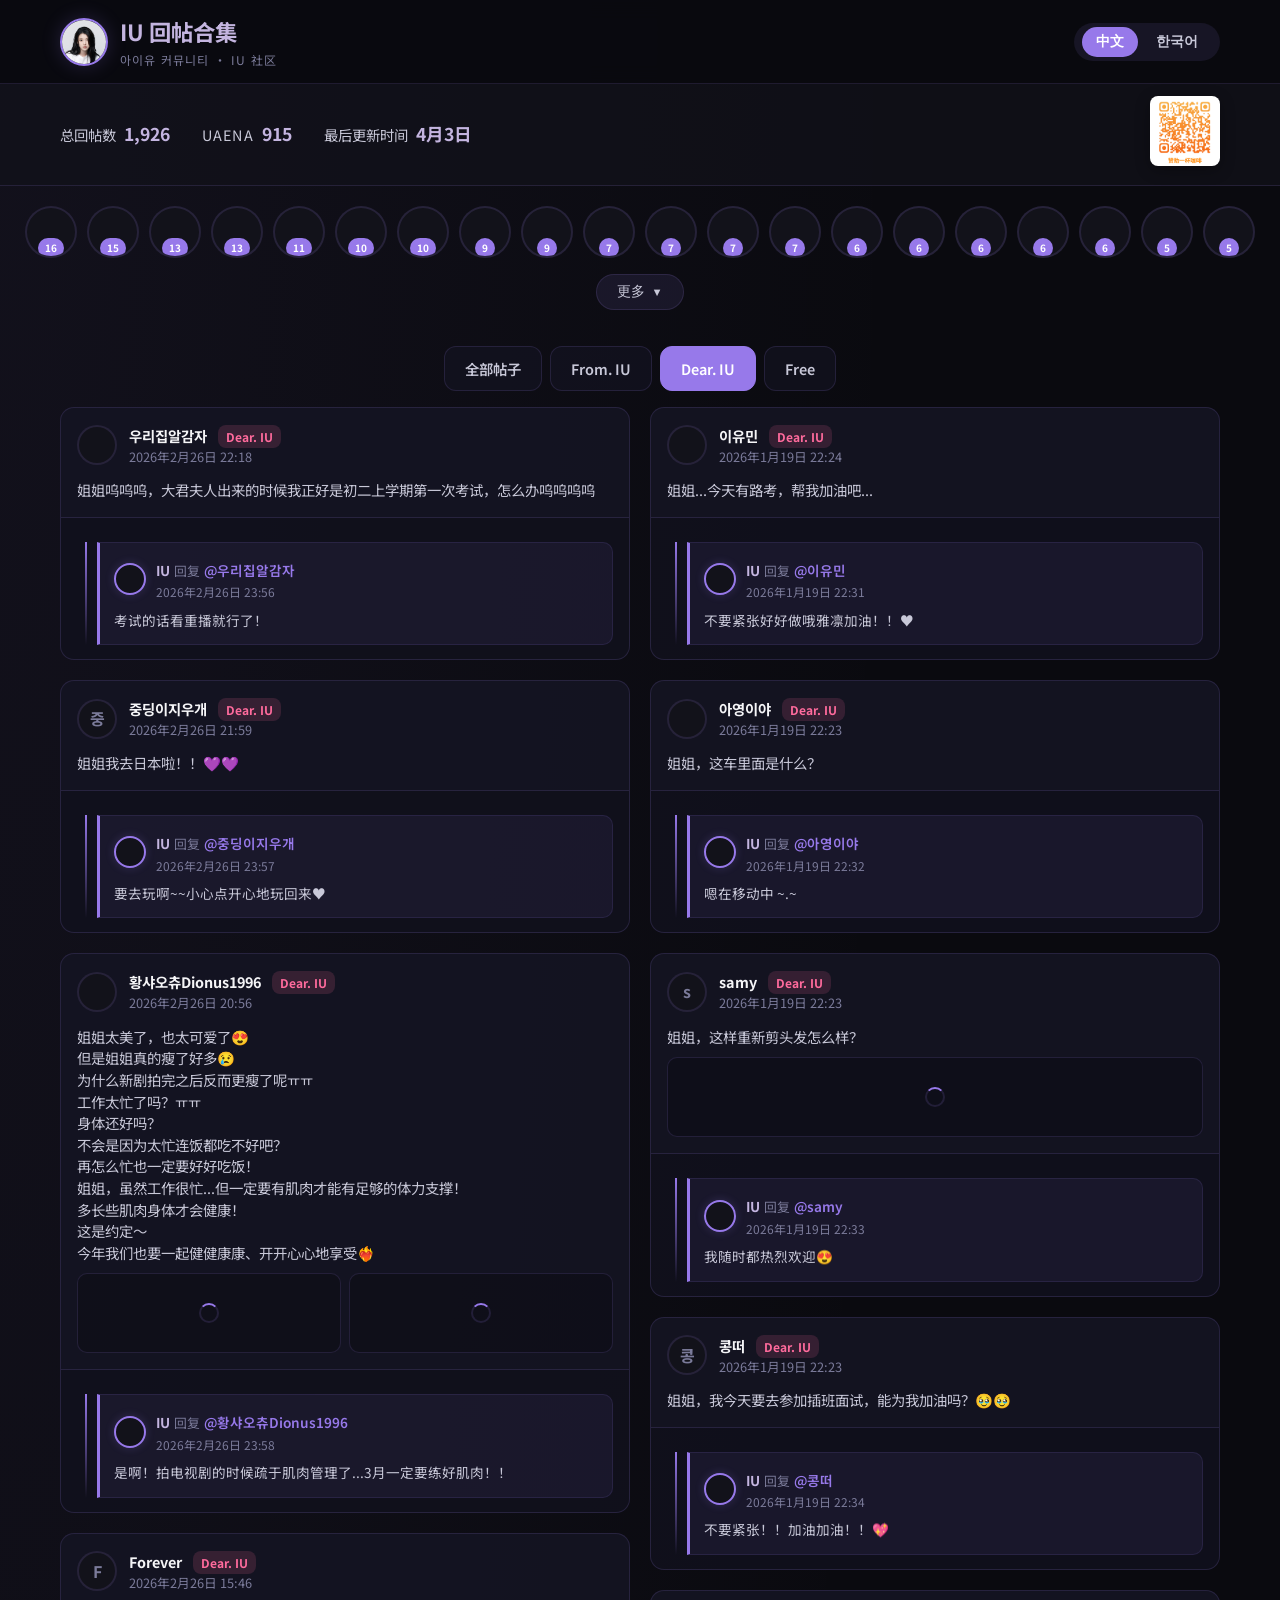
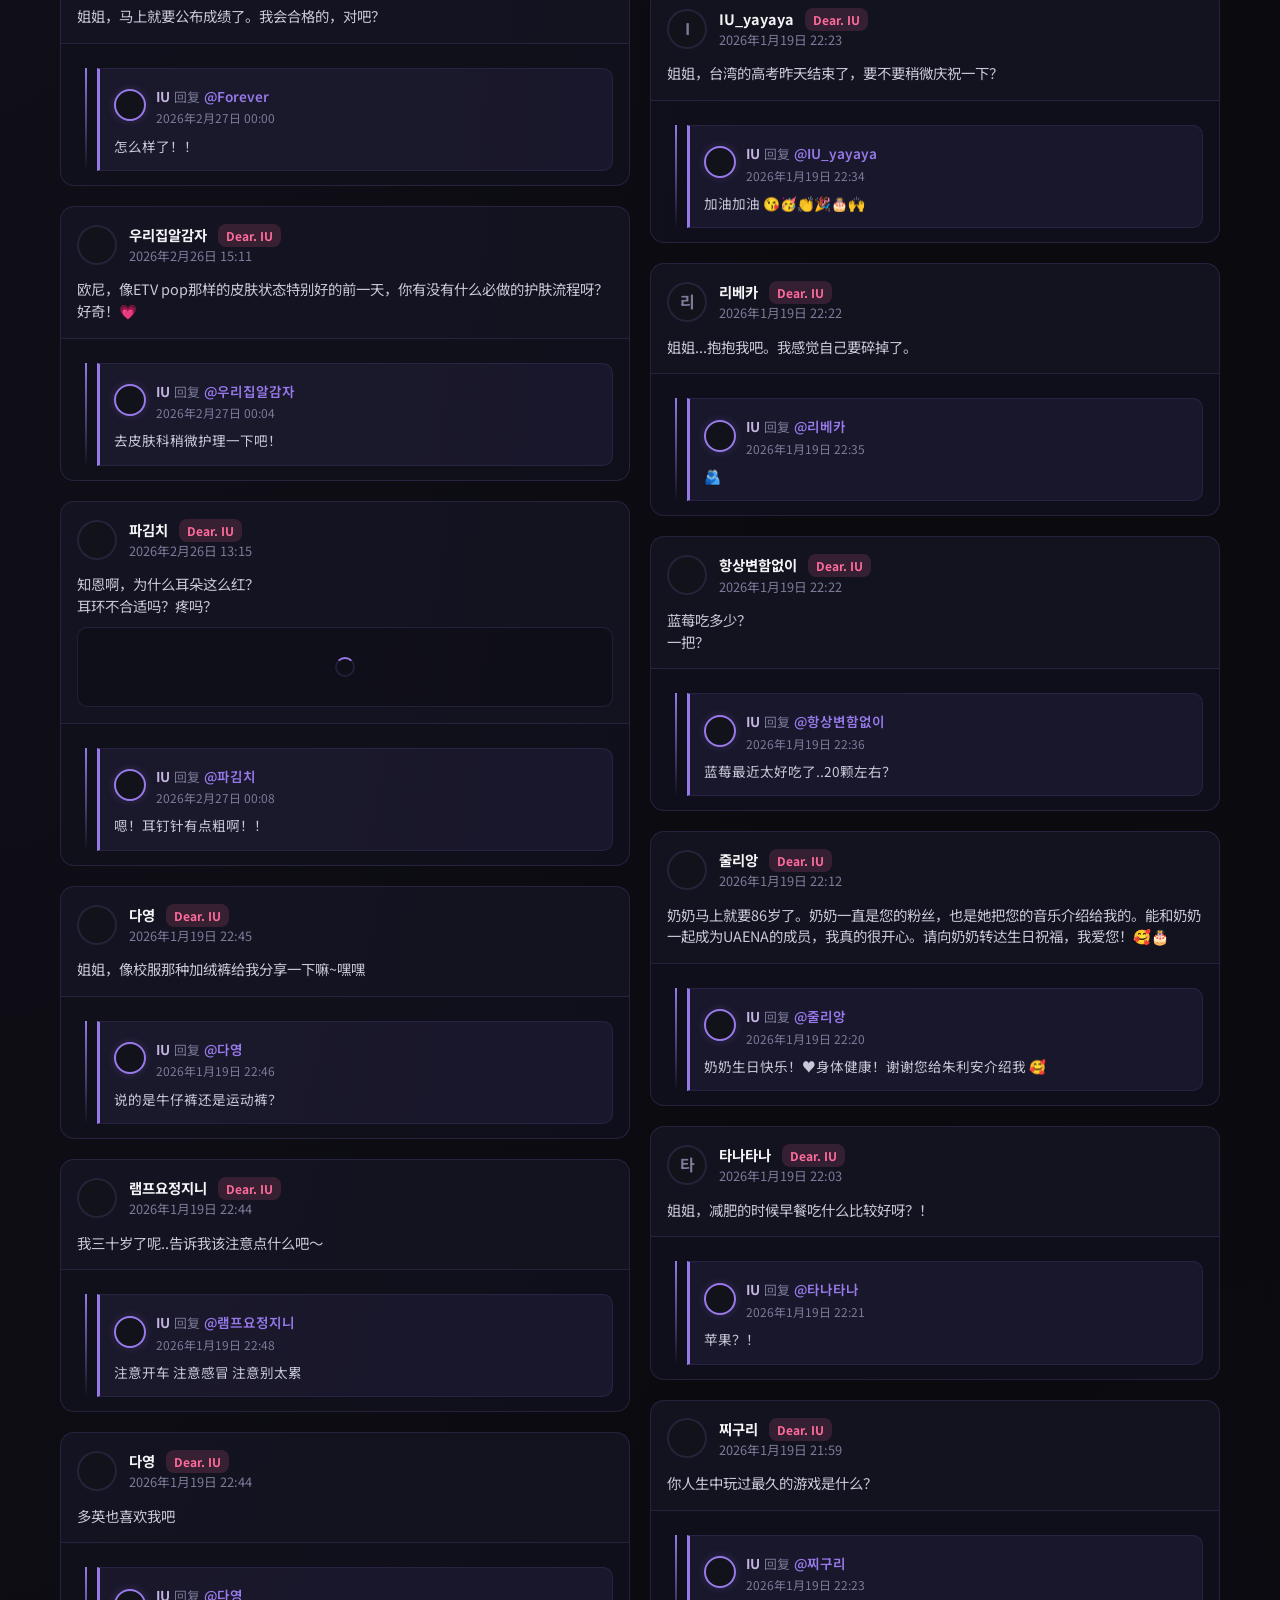
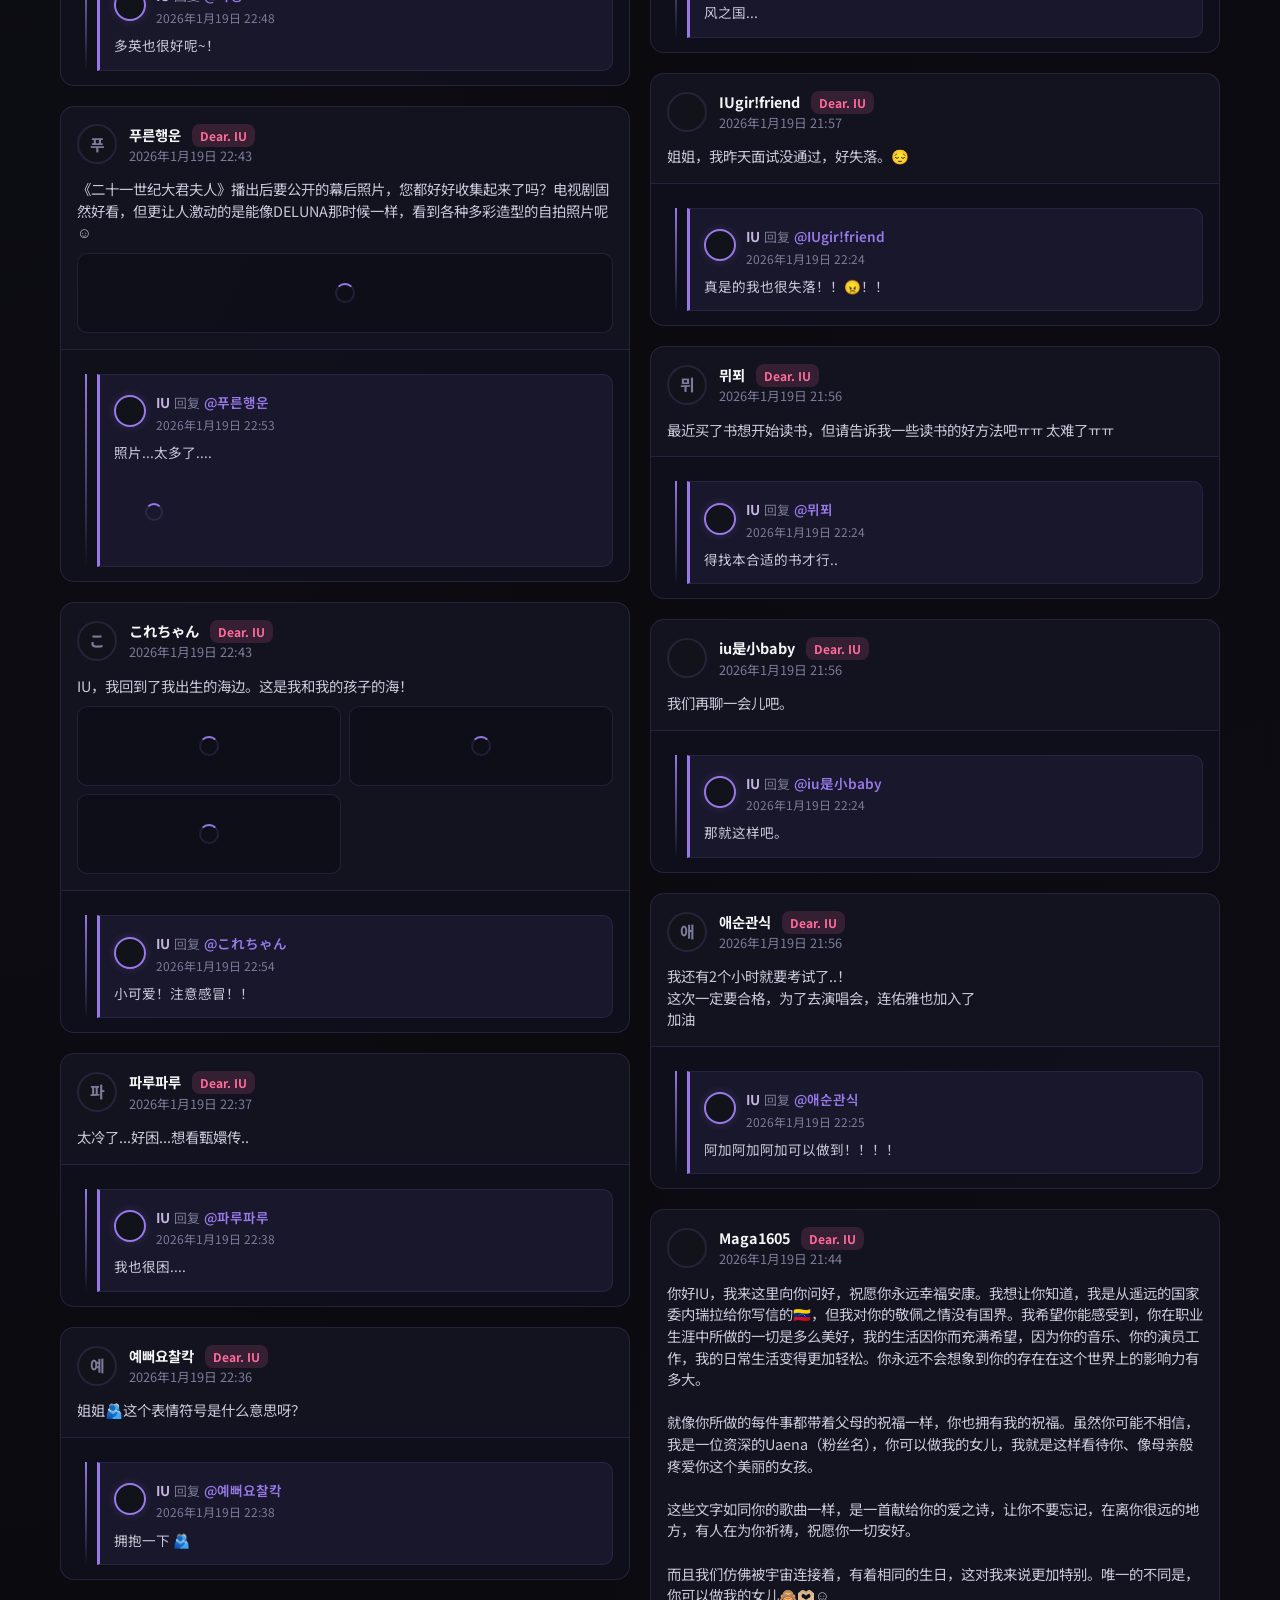
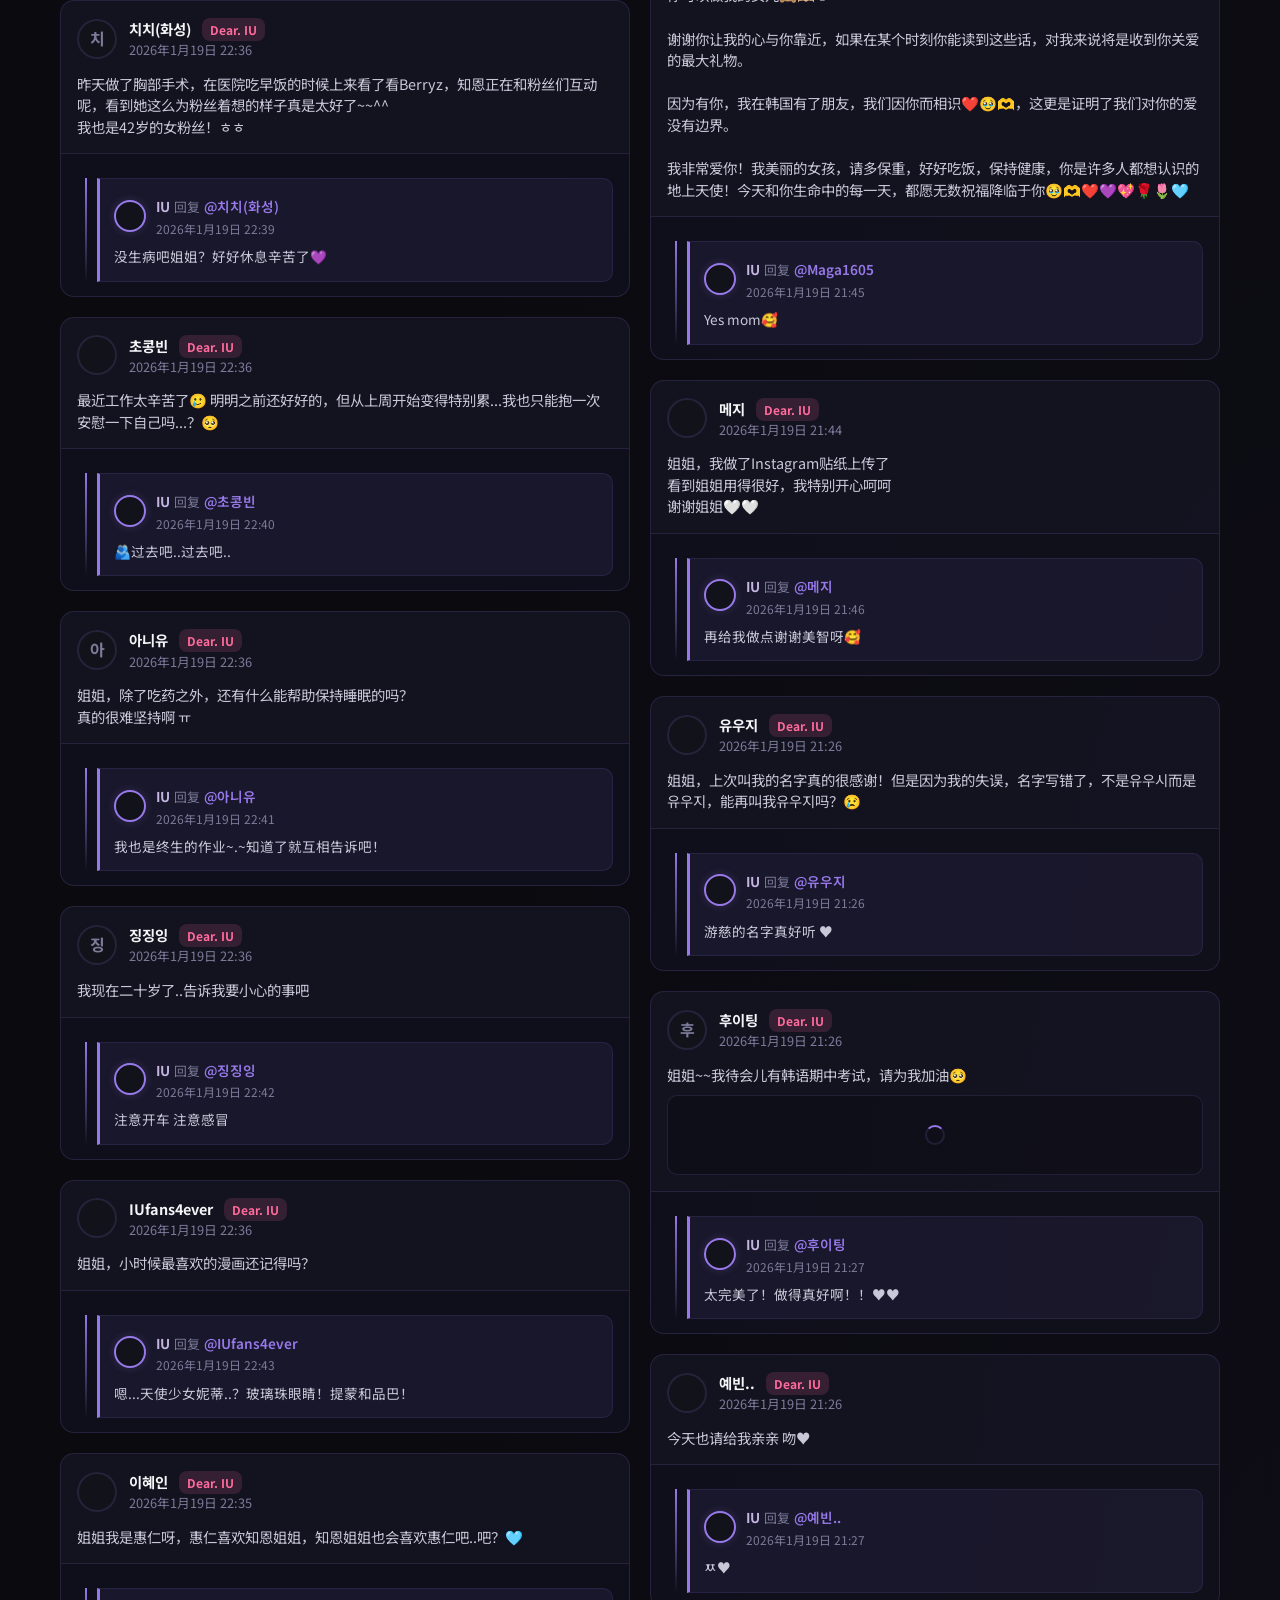
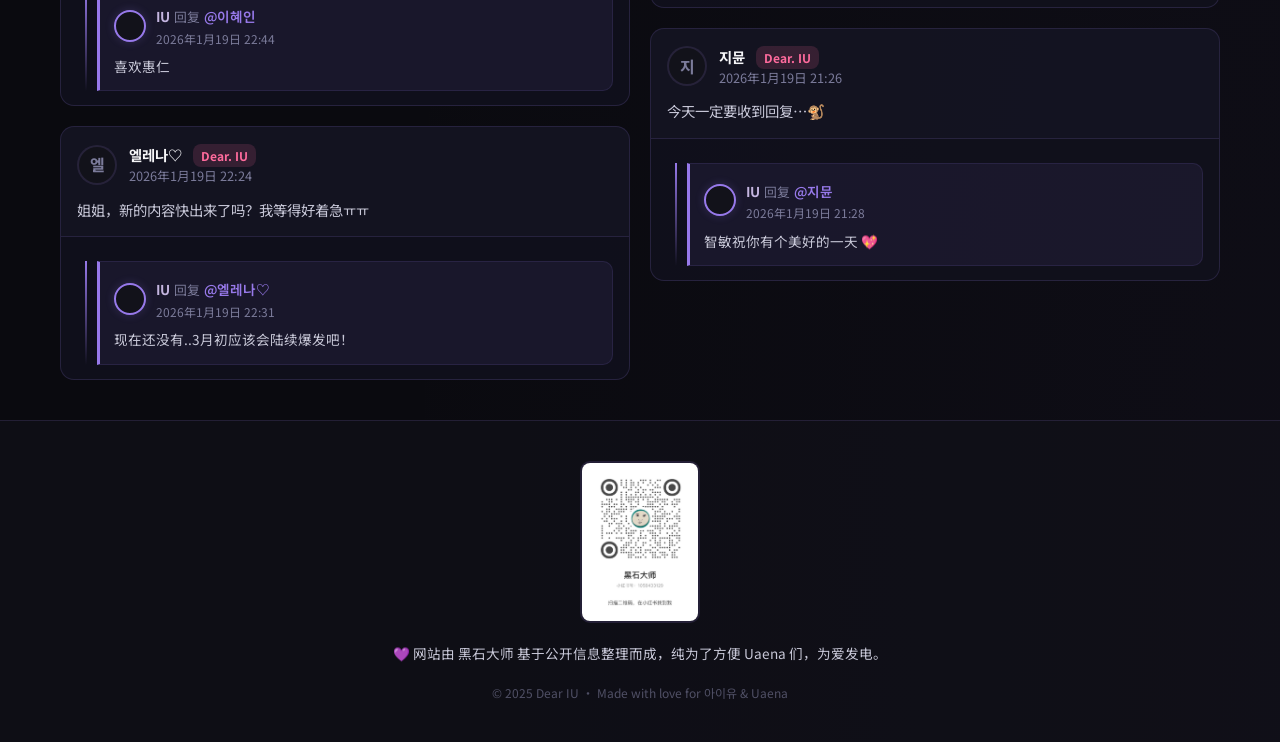
==== commit b33316ea: "Enhance UX and add SEO optimization Features: - Add skeleton loading for better perceived performanc" ====
--- a/dear-iu.html
+++ b/dear-iu.html
@@ -3,12 +3,62 @@
 <head>
   <meta charset="UTF-8">
   <meta name="viewport" content="width=device-width, initial-scale=1.0">
-  <title>Dear IU | Dear IU</title>
-  <meta name="description" content="Dear IU - Fan letters to IU">
+  <title>Dear IU | 粉丝写给IU的信 - IU(아이유)社区</title>
+  <meta name="description" content="Dear IU 板块 - 粉丝写给IU(李知恩/아이유)的信件与留言，IU亲自回复互动。Fan letters to IU with IU's replies.">
+  <meta name="keywords" content="IU, 李知恩, 아이유, Dear IU, 粉丝信, IU回复, Uaena">
+
+  <!-- Geo Meta Tags -->
+  <meta name="geo.region" content="KR-11">
+  <meta name="geo.placename" content="Seoul">
+  <meta name="geo.position" content="37.5665;126.9780">
+  <meta name="ICBM" content="37.5665, 126.9780">
+  <meta name="language" content="zh-CN, ko-KR">
+
+  <!-- Alternate Languages -->
+  <link rel="alternate" hreflang="zh-CN" href="https://deariu.iu101.org/dear-iu.html">
+  <link rel="alternate" hreflang="ko-KR" href="https://deariu.iu101.org/dear-iu.html">
+  <link rel="alternate" hreflang="x-default" href="https://deariu.iu101.org/dear-iu.html">
+
+  <!-- Canonical -->
+  <link rel="canonical" href="https://deariu.iu101.org/dear-iu.html">
+
+  <!-- Open Graph -->
+  <meta property="og:type" content="website">
+  <meta property="og:title" content="Dear IU | 粉丝写给IU的信">
+  <meta property="og:description" content="粉丝写给IU(李知恩/아이유)的信件，IU亲自回复互动">
+  <meta property="og:image" content="https://deariu.iu101.org/image/og-image.png">
+  <meta property="og:url" content="https://deariu.iu101.org/dear-iu.html">
+  <meta property="og:site_name" content="Dear IU">
+  <meta property="og:locale" content="zh_CN">
+  <meta property="og:locale:alternate" content="ko_KR">
+
+  <!-- Twitter Card -->
+  <meta name="twitter:card" content="summary_large_image">
+  <meta name="twitter:title" content="Dear IU | 粉丝写给IU的信">
+  <meta name="twitter:description" content="粉丝写给IU(李知恩/아이유)的信件">
+  <meta name="twitter:image" content="https://deariu.iu101.org/image/og-image.png">
+
   <!-- Fonts -->
   <link href="https://fonts.googleapis.com/css2?family=Noto+Sans+KR:wght@400;500;700&family=Noto+Sans+SC:wght@400;500;700&display=swap" rel="stylesheet">
   <link rel="stylesheet" href="css/style.css">
-  <link rel="icon" href="favicon.ico">
+  <link rel="icon" type="image/png" href="image/favicon.png">
+  <link rel="apple-touch-icon" href="image/favicon.png">
+
+  <!-- JSON-LD -->
+  <script type="application/ld+json">
+  {
+    "@context": "https://schema.org",
+    "@type": "CollectionPage",
+    "name": "Dear IU",
+    "description": "粉丝写给IU(아이유)的信件与留言合集",
+    "url": "https://deariu.iu101.org/dear-iu.html",
+    "isPartOf": {
+      "@type": "WebSite",
+      "name": "Dear IU",
+      "url": "https://deariu.iu101.org"
+    }
+  }
+  </script>
 </head>
 <body>
   <div id="header-container"></div>
@@ -26,4 +76,4 @@
   <script src="js/common.js"></script>
   <script src="js/dear-iu.js"></script>
 </body>
-</html>
+</html>
--- a/css/style.css
+++ b/css/style.css
@@ -405,32 +405,40 @@
   border-bottom: 1px solid var(--border-subtle);
 }
 
-.reply-card-avatar,
+.reply-card-avatar-wrapper {
+  width: 42px;
+  height: 42px;
+  border-radius: 50%;
+  flex-shrink: 0;
+  overflow: hidden;
+  border: 2px solid var(--border-subtle);
+  background: var(--bg-dark);
+}
+
+.reply-card-avatar {
+  width: 100%;
+  height: 100%;
+  object-fit: cover;
+  opacity: 0;
+  transition: opacity var(--transition-normal);
+}
+
+.reply-card-avatar.loaded {
+  opacity: 1;
+}
+
 .reply-card-avatar-fallback {
   width: 42px;
   height: 42px;
   border-radius: 50%;
-  flex-shrink: 0;
-  object-fit: cover;
-  border: 2px solid var(--border-subtle);
-  background: var(--bg-dark);
-}
-
-.reply-card-avatar {
-  opacity: 0;
-}
-
-.reply-card-avatar.loaded {
-  opacity: 1;
-}
-
-.reply-card-avatar-fallback {
   display: flex;
   align-items: center;
   justify-content: center;
   font-weight: 700;
   font-size: 1rem;
   color: var(--text-muted);
+  border: 2px solid var(--border-subtle);
+  background: var(--bg-dark);
 }
 
 .reply-card-author {
@@ -476,13 +484,27 @@
   align-items: flex-start;
 }
 
-.iu-reply-avatar {
+.iu-reply-avatar-wrapper {
   width: 38px;
   height: 38px;
   border-radius: 50%;
   border: 2px solid var(--primary);
+  overflow: hidden;
+  flex-shrink: 0;
+  background: var(--bg-dark);
+  box-shadow: 0 0 12px var(--glow-soft);
+}
+
+.iu-reply-avatar {
+  width: 100%;
+  height: 100%;
   object-fit: cover;
-  box-shadow: 0 0 12px var(--glow-soft);
+  opacity: 0;
+  transition: opacity var(--transition-normal);
+}
+
+.iu-reply-avatar.loaded {
+  opacity: 1;
 }
 
 .iu-reply-content-wrapper {
@@ -813,6 +835,7 @@
   color: var(--text-muted);
   font-weight: 700;
   border: 2px solid var(--border-subtle);
+  overflow: hidden;
 }
 
 .post-card-avatar img {
@@ -820,6 +843,7 @@
   height: 100%;
   object-fit: cover;
   opacity: 0;
+  transition: opacity var(--transition-normal);
 }
 
 .post-card-avatar img.loaded {
@@ -934,7 +958,8 @@
   color: var(--text-muted);
   font-size: 0.8rem;
   font-weight: 600;
-  border: 1px solid rgba(168, 85, 247, 0.3);
+  border: 1px solid var(--border-subtle);
+  overflow: hidden;
 }
 
 .comment-card-avatar img {
@@ -942,6 +967,7 @@
   height: 100%;
   object-fit: cover;
   opacity: 0;
+  transition: opacity var(--transition-normal);
 }
 
 .comment-card-avatar img.loaded {
@@ -1049,7 +1075,10 @@
   height: 32px;
   border-radius: 50%;
   border: 2px solid var(--primary);
-  object-fit: cover;
+  overflow: hidden;
+  flex-shrink: 0;
+  background: var(--bg-dark);
+  box-shadow: 0 0 10px var(--glow-soft);
 }
 
 .iu-comment-reply-avatar img {
@@ -1057,6 +1086,7 @@
   height: 100%;
   object-fit: cover;
   opacity: 0;
+  transition: opacity var(--transition-normal);
 }
 
 .iu-comment-reply-avatar img.loaded {
@@ -1106,6 +1136,394 @@
   to { opacity: 1; }
 }
 
+/* ===== Skeleton Loading ===== */
+.skeleton {
+  background: linear-gradient(90deg, var(--bg-dark) 25%, rgba(151, 126, 234, 0.08) 50%, var(--bg-dark) 75%);
+  background-size: 200% 100%;
+  animation: shimmer 1.5s infinite;
+  border-radius: 8px;
+}
+
+@keyframes shimmer {
+  0% { background-position: 200% 0; }
+  100% { background-position: -200% 0; }
+}
+
+.skeleton-card {
+  background: var(--bg-card);
+  border: 1px solid var(--border-subtle);
+  border-radius: 14px;
+  padding: 14px 16px;
+}
+
+.skeleton-header {
+  display: flex;
+  align-items: center;
+  gap: 12px;
+  margin-bottom: 14px;
+}
+
+.skeleton-avatar {
+  width: 42px;
+  height: 42px;
+  border-radius: 50%;
+}
+
+.skeleton-author {
+  width: 120px;
+  height: 18px;
+}
+
+.skeleton-date {
+  width: 60px;
+  height: 14px;
+  margin-top: 6px;
+}
+
+.skeleton-body {
+  padding: 12px 14px;
+  background: rgba(0, 0, 0, 0.2);
+  border-radius: 10px;
+  margin-bottom: 12px;
+}
+
+.skeleton-text {
+  height: 16px;
+  margin-bottom: 8px;
+}
+
+.skeleton-text:last-child {
+  width: 70%;
+  margin-bottom: 0;
+}
+
+.skeleton-reply {
+  display: flex;
+  gap: 12px;
+  align-items: flex-start;
+}
+
+.skeleton-reply-avatar {
+  width: 38px;
+  height: 38px;
+  border-radius: 50%;
+}
+
+.skeleton-reply-bubble {
+  flex: 1;
+  padding: 12px 14px;
+  background: rgba(151, 126, 234, 0.1);
+  border-radius: 14px;
+  border-top-left-radius: 4px;
+}
+
+.skeleton-grid {
+  column-count: 2;
+  column-gap: 20px;
+}
+
+@media (max-width: 600px) {
+  .skeleton-grid {
+    column-count: 1;
+  }
+}
+
+.skeleton-grid-item {
+  break-inside: avoid;
+  margin-bottom: 20px;
+}
+
+/* ===== Back to Top Button ===== */
+.back-to-top {
+  position: fixed;
+  bottom: 30px;
+  right: 30px;
+  width: 48px;
+  height: 48px;
+  background: var(--primary);
+  border: none;
+  border-radius: 50%;
+  color: white;
+  cursor: pointer;
+  display: flex;
+  align-items: center;
+  justify-content: center;
+  opacity: 0;
+  visibility: hidden;
+  transform: translateY(20px);
+  transition: all var(--transition-normal);
+  box-shadow: 0 4px 20px var(--glow-strong);
+  z-index: 90;
+}
+
+.back-to-top.visible {
+  opacity: 1;
+  visibility: visible;
+  transform: translateY(0);
+}
+
+.back-to-top:hover {
+  background: var(--primary-light);
+  transform: translateY(-3px);
+  box-shadow: 0 8px 30px var(--glow-strong);
+}
+
+.back-to-top svg {
+  width: 20px;
+  height: 20px;
+}
+
+@media (max-width: 600px) {
+  .back-to-top {
+    bottom: 20px;
+    right: 20px;
+    width: 40px;
+    height: 40px;
+  }
+}
+
+/* ===== Enhanced Image Viewer ===== */
+.modal-overlay {
+  position: fixed;
+  inset: 0;
+  background: rgba(0, 0, 0, 0.95);
+  z-index: 1000;
+  opacity: 0;
+  visibility: hidden;
+  transition: all var(--transition-fast);
+  display: flex;
+  flex-direction: column;
+  overflow: hidden;
+}
+
+.modal-overlay.active {
+  opacity: 1;
+  visibility: visible;
+}
+
+/* Top bar - fixed */
+.modal-top-bar {
+  position: fixed;
+  top: 0;
+  left: 0;
+  right: 0;
+  display: flex;
+  justify-content: space-between;
+  align-items: center;
+  padding: 16px 20px;
+  background: linear-gradient(to bottom, rgba(0, 0, 0, 0.7), transparent);
+  z-index: 1002;
+}
+
+.modal-controls {
+  display: flex;
+  gap: 8px;
+}
+
+.modal-btn {
+  background: var(--primary);
+  border: none;
+  border-radius: 20px;
+  padding: 10px 18px;
+  color: white;
+  cursor: pointer;
+  transition: all var(--transition-fast);
+  display: flex;
+  align-items: center;
+  gap: 6px;
+  font-size: 0.9rem;
+  font-weight: 500;
+  box-shadow: 0 2px 10px rgba(0, 0, 0, 0.3);
+}
+
+.modal-btn:hover {
+  background: var(--primary-light);
+  transform: scale(1.05);
+  box-shadow: 0 4px 15px rgba(151, 126, 234, 0.4);
+}
+
+.modal-btn svg {
+  width: 16px;
+  height: 16px;
+}
+
+.modal-close {
+  background: var(--primary);
+  border: none;
+  color: white;
+  font-size: 1.8rem;
+  cursor: pointer;
+  width: 48px;
+  height: 48px;
+  display: flex;
+  align-items: center;
+  justify-content: center;
+  transition: all var(--transition-fast);
+  border-radius: 50%;
+  line-height: 1;
+  box-shadow: 0 2px 10px rgba(0, 0, 0, 0.3);
+}
+
+.modal-close:hover {
+  background: #ff6b6b;
+  transform: scale(1.1);
+  box-shadow: 0 4px 15px rgba(255, 107, 107, 0.4);
+}
+
+/* Main content area */
+.modal-content {
+  flex: 1;
+  display: flex;
+  align-items: center;
+  justify-content: center;
+  padding: 80px 60px;
+  overflow: auto;
+}
+
+.modal-image-container {
+  position: relative;
+  display: flex;
+  align-items: center;
+  justify-content: center;
+  min-height: 0;
+}
+
+.modal-content img {
+  max-width: 90vw;
+  max-height: 80vh;
+  object-fit: contain;
+  border-radius: 8px;
+  opacity: 0;
+  transition: opacity var(--transition-normal), transform 0.15s ease;
+  cursor: zoom-in;
+}
+
+.modal-content img.loaded {
+  opacity: 1;
+}
+
+.modal-content img.zoomed {
+  cursor: zoom-out;
+  max-width: none;
+  max-height: none;
+}
+
+.modal-image-loading {
+  position: fixed;
+  top: 50%;
+  left: 50%;
+  transform: translate(-50%, -50%);
+  width: 40px;
+  height: 40px;
+  border: 3px solid var(--border-subtle);
+  border-top-color: var(--primary);
+  border-radius: 50%;
+  animation: spin 1s linear infinite;
+}
+
+/* Navigation buttons - fixed */
+.modal-nav {
+  position: fixed;
+  top: 50%;
+  transform: translateY(-50%);
+  background: var(--primary);
+  border: none;
+  border-radius: 50%;
+  width: 52px;
+  height: 52px;
+  display: flex;
+  align-items: center;
+  justify-content: center;
+  cursor: pointer;
+  transition: all var(--transition-fast);
+  color: white;
+  z-index: 1001;
+  box-shadow: 0 4px 15px rgba(0, 0, 0, 0.4);
+}
+
+.modal-nav:hover {
+  background: var(--primary-light);
+  transform: translateY(-50%) scale(1.1);
+  box-shadow: 0 6px 20px rgba(151, 126, 234, 0.5);
+}
+
+.modal-nav.prev {
+  left: 16px;
+}
+
+.modal-nav.next {
+  right: 16px;
+}
+
+.modal-nav svg {
+  width: 22px;
+  height: 22px;
+}
+
+@media (max-width: 600px) {
+  .modal-nav {
+    width: 40px;
+    height: 40px;
+  }
+  .modal-nav.prev {
+    left: 8px;
+  }
+  .modal-nav.next {
+    right: 8px;
+  }
+  .modal-content {
+    padding: 70px 50px;
+  }
+  .modal-btn {
+    padding: 6px 10px;
+    font-size: 0.8rem;
+  }
+  .modal-btn span {
+    display: none;
+  }
+}
+
+/* Bottom bar - fixed */
+.modal-info {
+  position: fixed;
+  bottom: 0;
+  left: 0;
+  right: 0;
+  text-align: center;
+  padding: 16px;
+  background: linear-gradient(to top, rgba(0, 0, 0, 0.7), transparent);
+  z-index: 1002;
+}
+
+.modal-counter {
+  color: var(--primary-light);
+  font-weight: 600;
+  font-size: 0.9rem;
+}
+
+/* ===== Infinite Scroll Loading ===== */
+.infinite-loading {
+  display: flex;
+  justify-content: center;
+  padding: 30px 0;
+}
+
+.infinite-spinner {
+  width: 32px;
+  height: 32px;
+  border: 3px solid var(--border-subtle);
+  border-top-color: var(--primary);
+  border-radius: 50%;
+  animation: spin 1s linear infinite;
+}
+
+.infinite-end {
+  text-align: center;
+  padding: 30px 0;
+  color: var(--text-muted);
+  font-size: 0.9rem;
+}
+
 /* ===== Responsive ===== */
 @media (max-width: 600px) {
   .header-content {
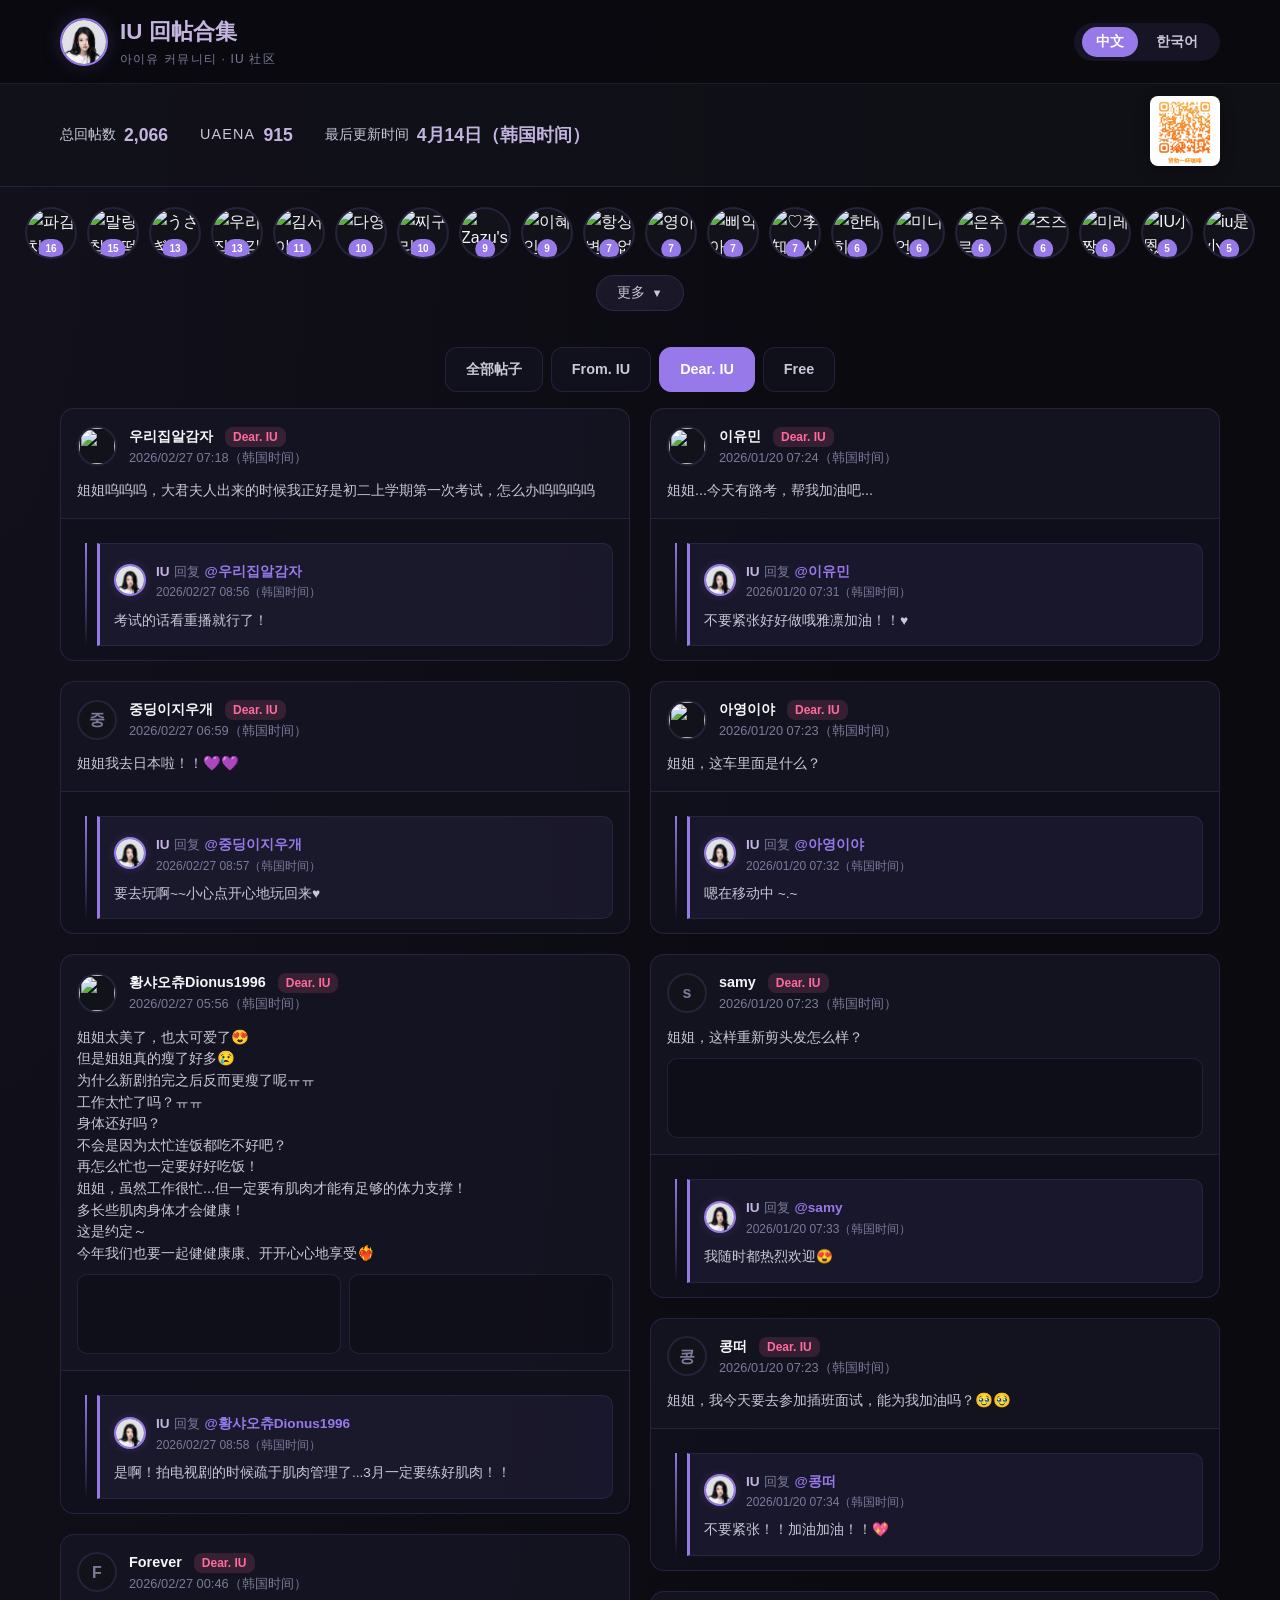
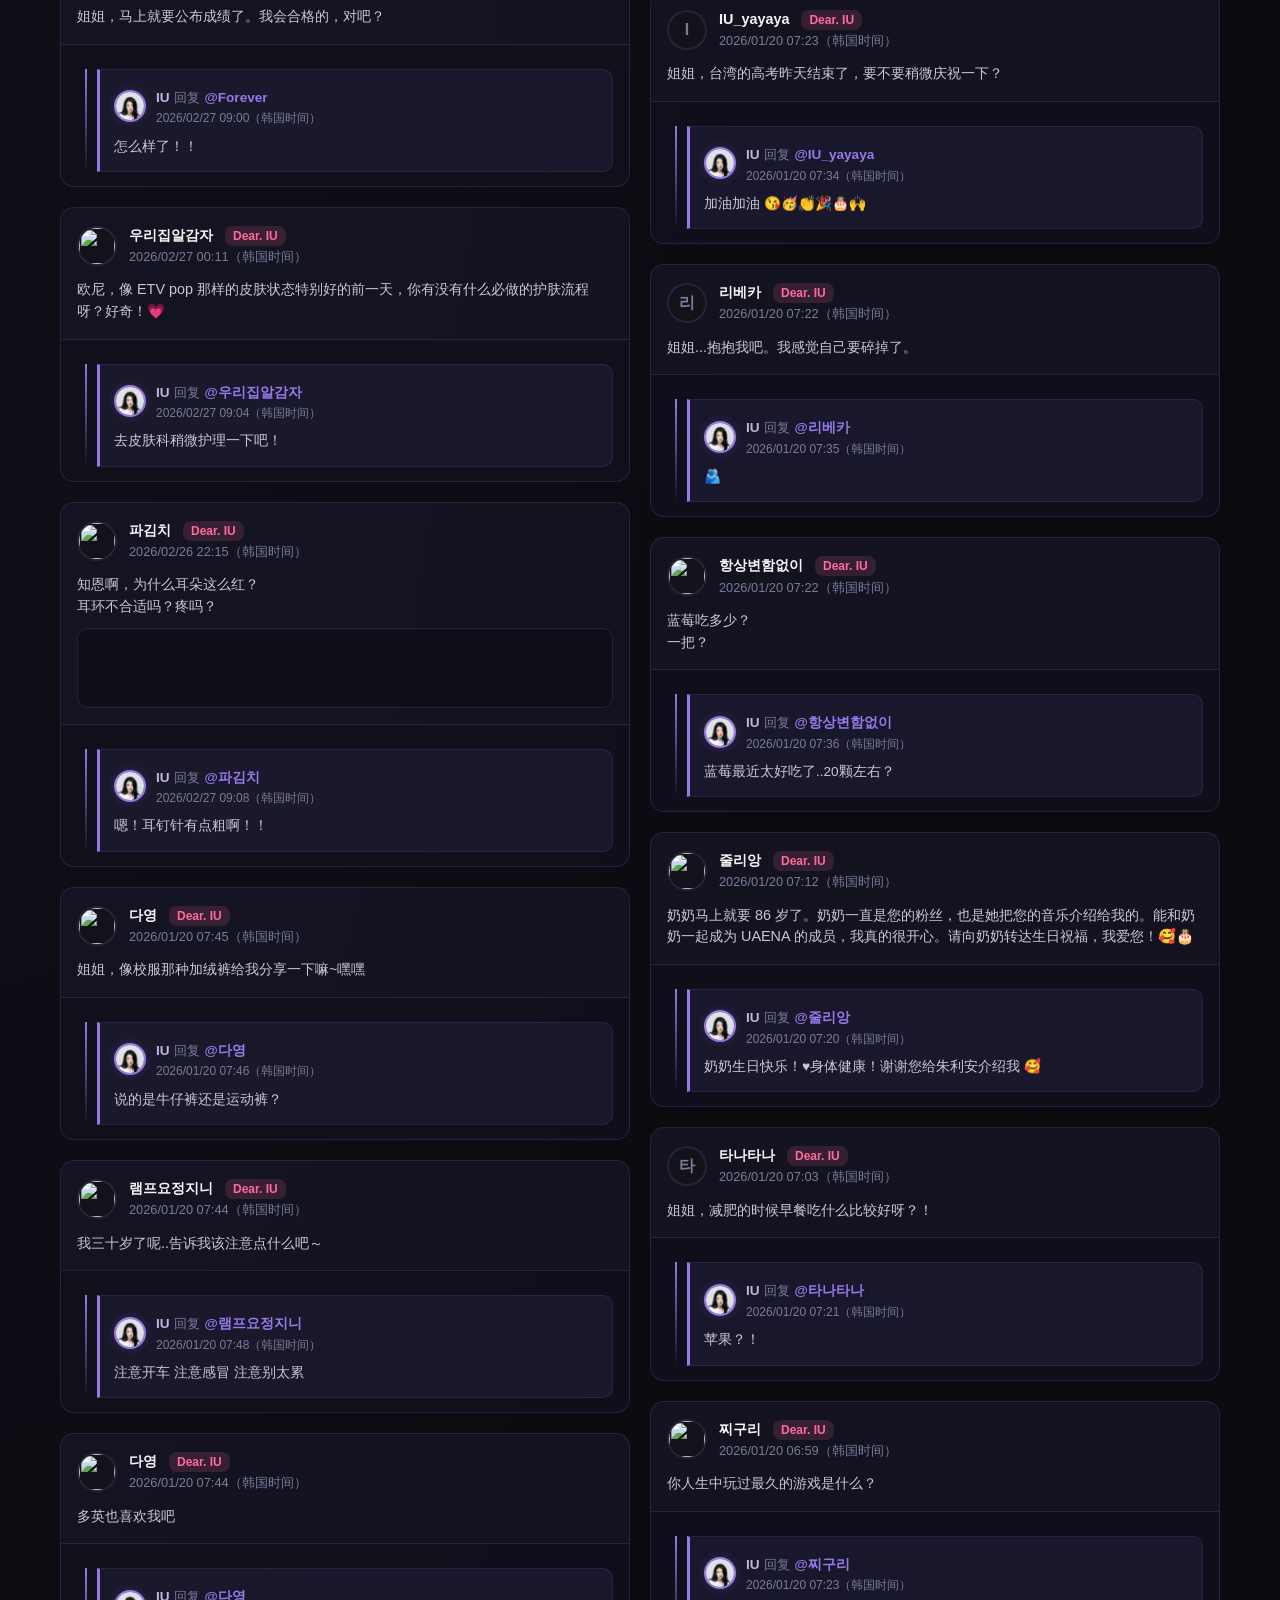
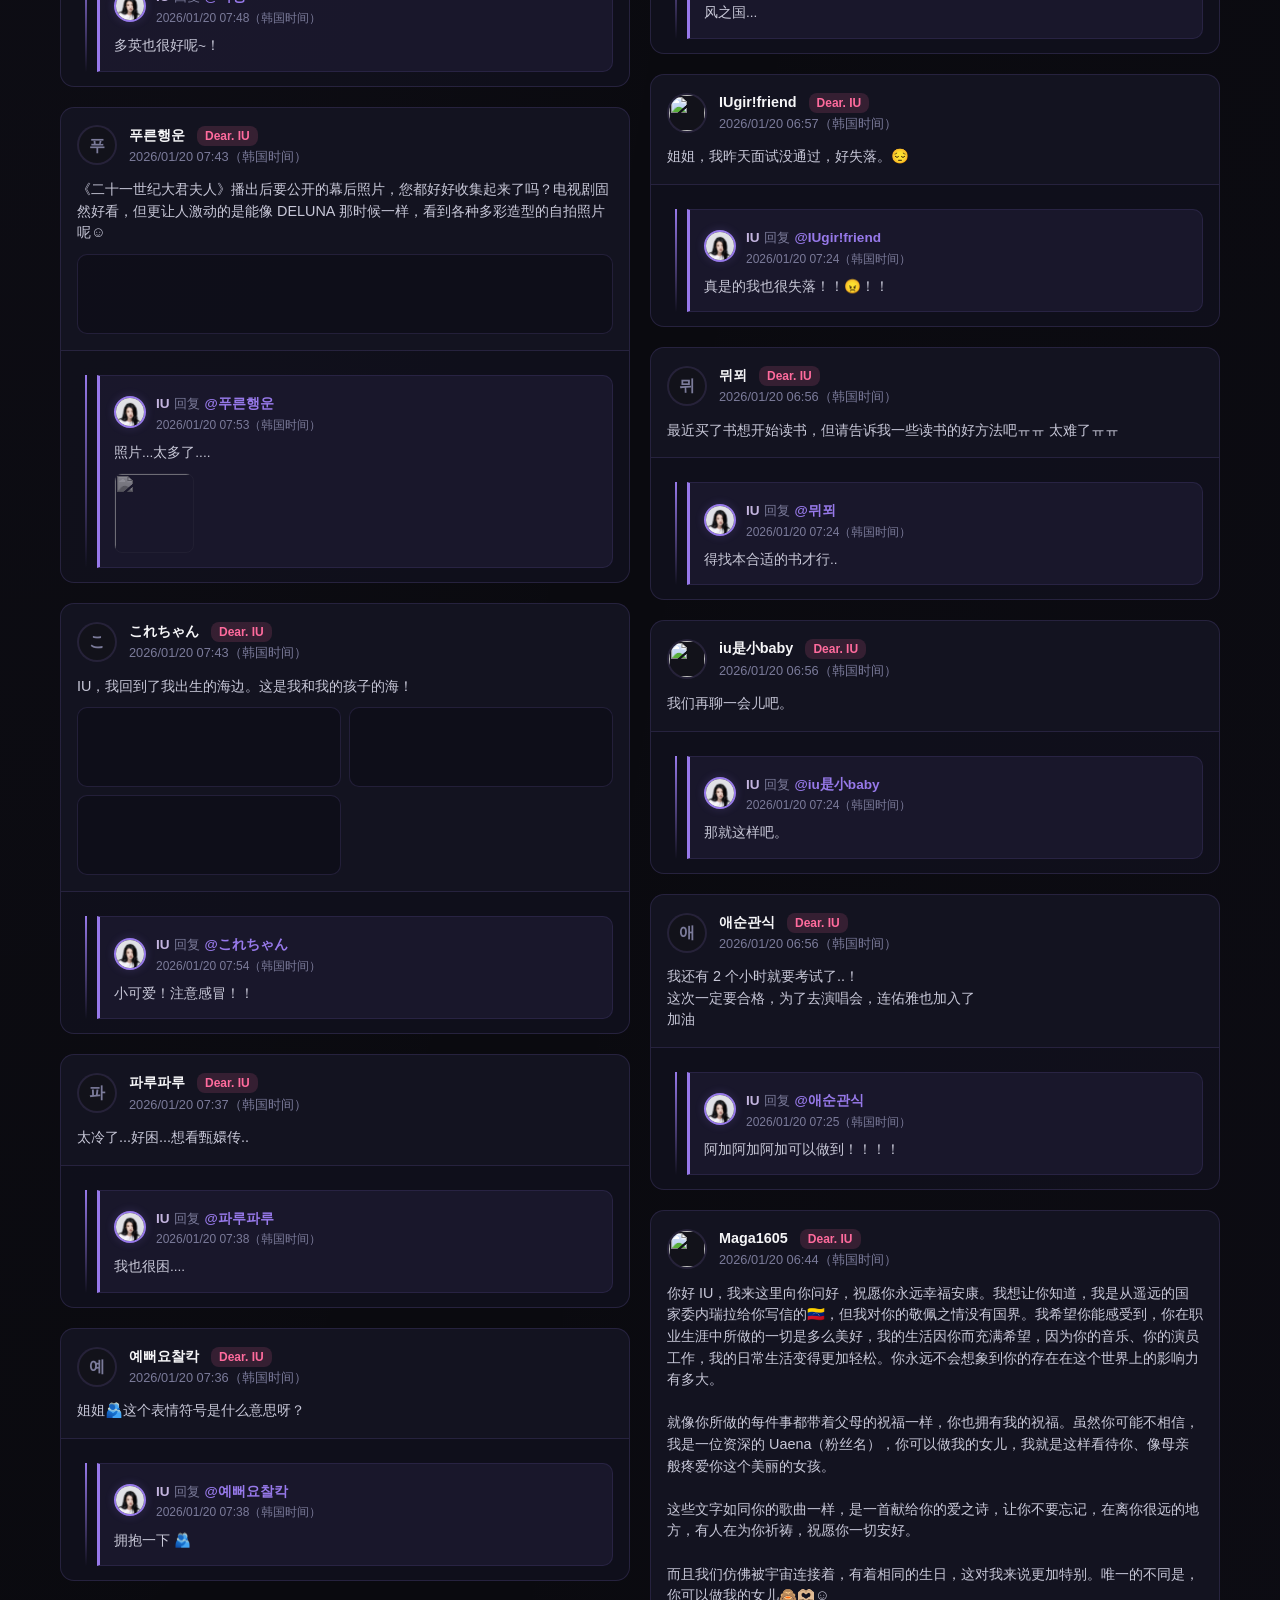
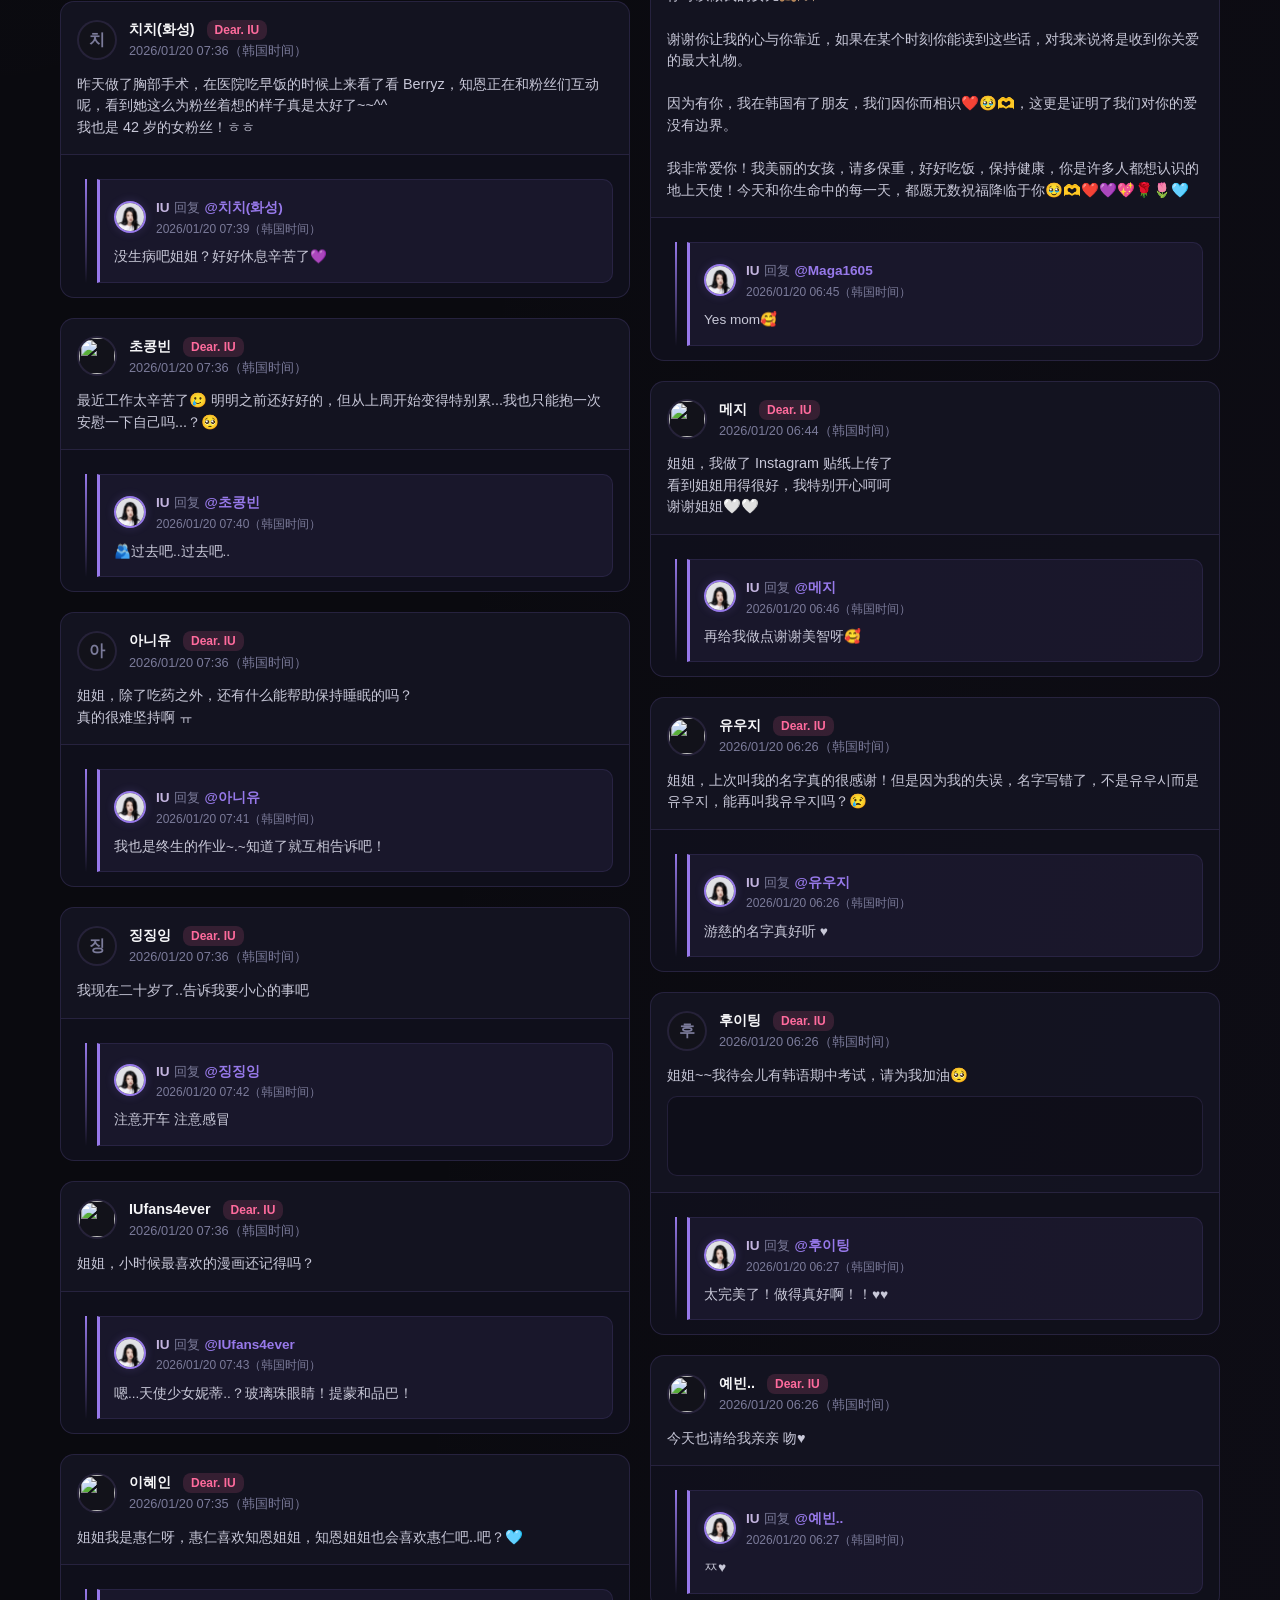
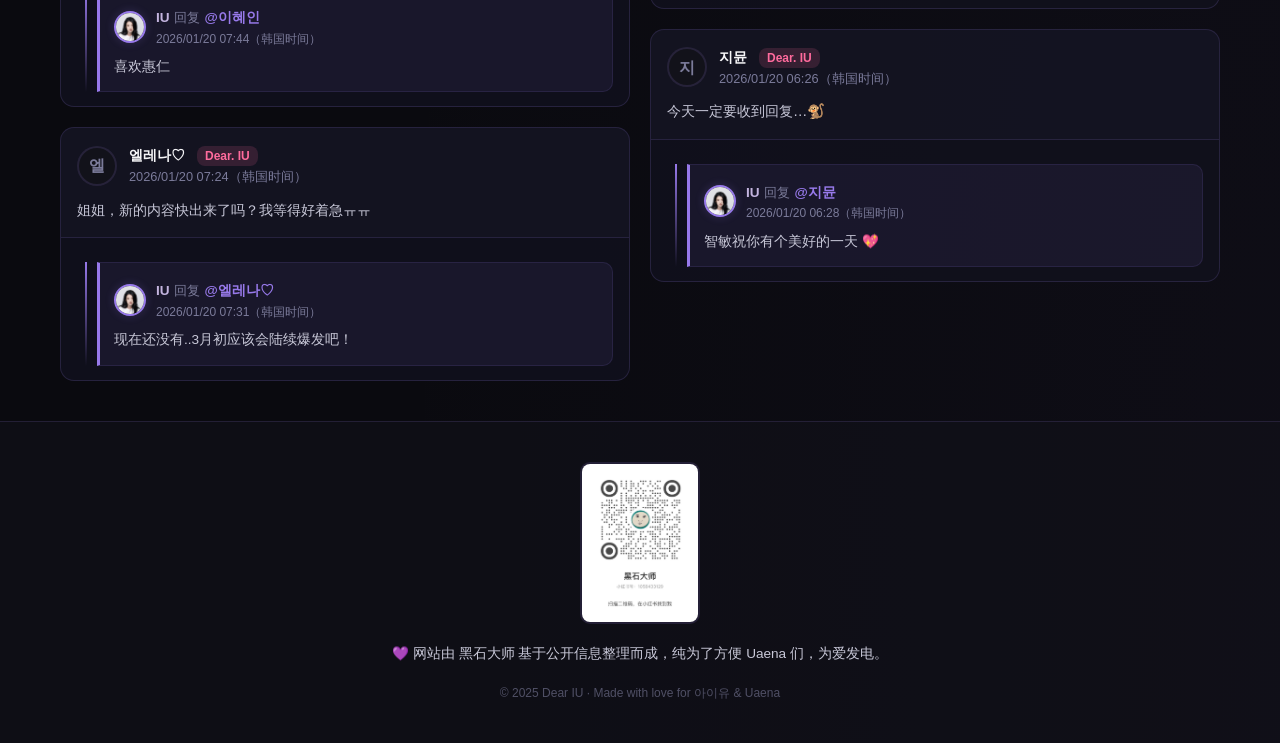
==== commit 5aeeb5a9: "refactor: update HTML files to remove Google Fonts and add custom font - Removed Google Fonts links " ====
--- a/dear-iu.html
+++ b/dear-iu.html
@@ -38,8 +38,6 @@
   <meta name="twitter:description" content="粉丝写给IU(李知恩/아이유)的信件">
   <meta name="twitter:image" content="https://deariu.iu101.org/image/og-image.png">
 
-  <!-- Fonts -->
-  <link href="https://fonts.googleapis.com/css2?family=Noto+Sans+KR:wght@400;500;700&family=Noto+Sans+SC:wght@400;500;700&display=swap" rel="stylesheet">
   <link rel="stylesheet" href="css/style.css">
   <link rel="icon" type="image/png" href="image/favicon.png">
   <link rel="apple-touch-icon" href="image/favicon.png">
@@ -76,4 +74,4 @@
   <script src="js/common.js"></script>
   <script src="js/dear-iu.js"></script>
 </body>
-</html>+</html>
--- a/css/style.css
+++ b/css/style.css
@@ -1,4 +1,12 @@
 /* IU Community - Clean & Readable Dark Mode UI */
+
+@font-face {
+  font-family: 'TsangerJinKai02-W04';
+  src:
+    url('TsangerJinKai02-W04.woff2') format('woff2'),
+    url('TsangerJinKai02-W04.ttf') format('truetype');
+  font-display: swap;
+}
 
 /* ===== CSS Variables ===== */
 :root {
@@ -38,7 +46,7 @@
     radial-gradient(ellipse at top left, rgba(151, 126, 234, 0.06) 0%, transparent 50%),
     radial-gradient(ellipse at bottom right, rgba(123, 93, 196, 0.04) 0%, transparent 50%);
   color: var(--text-primary);
-  font-family: 'Noto Sans SC', 'Noto Sans KR', -apple-system, sans-serif;
+  font-family: 'TsangerJinKai02-W04', 'Noto Sans SC', 'Noto Sans KR', -apple-system, sans-serif;
   min-height: 100vh;
   line-height: 1.6;
   overflow-x: hidden;
@@ -450,6 +458,8 @@
 .reply-card-date {
   font-size: 0.8rem;
   color: var(--text-muted);
+  line-height: 1.35;
+  max-width: 100%;
 }
 
 /* Reply Card Body */
@@ -521,8 +531,10 @@
 
 .iu-reply-header-row {
   display: flex;
+  flex-wrap: wrap;
   align-items: center;
   gap: 8px;
+  row-gap: 4px;
   margin-bottom: 8px;
 }
 
@@ -558,6 +570,9 @@
   font-size: 0.75rem;
   color: var(--text-muted);
   margin-left: auto;
+  line-height: 1.35;
+  max-width: 100%;
+  text-align: right;
 }
 
 .iu-reply-text {
@@ -610,6 +625,11 @@
 
 .image-thumbnail img.loaded {
   opacity: 1;
+}
+
+.image-thumbnail img.loaded.image-error {
+  opacity: 0.5;
+  filter: grayscale(1);
 }
 
 .image-thumbnail .image-loading {
@@ -1018,6 +1038,11 @@
   opacity: 1;
 }
 
+.comment-card-images img.loaded.image-error {
+  opacity: 0.5;
+  filter: grayscale(1);
+}
+
 .comment-card-images img:hover {
   border-color: var(--primary);
 }
@@ -1293,7 +1318,6 @@
   transition: all var(--transition-fast);
   display: flex;
   flex-direction: column;
-  overflow: hidden;
 }
 
 .modal-overlay.active {
@@ -1304,15 +1328,17 @@
 /* Top bar - fixed */
 .modal-top-bar {
   position: fixed;
-  top: 0;
-  left: 0;
-  right: 0;
+  top: 50px;
+  left: 20px;
+  right: 20px;
   display: flex;
   justify-content: space-between;
   align-items: center;
   padding: 16px 20px;
-  background: linear-gradient(to bottom, rgba(0, 0, 0, 0.7), transparent);
+  background: rgba(0, 0, 0, 0.85);
   z-index: 1002;
+  backdrop-filter: blur(8px);
+  border-radius: 16px;
 }
 
 .modal-controls {
@@ -1348,26 +1374,27 @@
 }
 
 .modal-close {
-  background: var(--primary);
-  border: none;
+  background: rgba(255, 100, 100, 0.9);
+  border: 2px solid rgba(255, 255, 255, 0.3);
   color: white;
-  font-size: 1.8rem;
+  font-size: 2rem;
   cursor: pointer;
-  width: 48px;
-  height: 48px;
+  width: 56px;
+  height: 56px;
   display: flex;
   align-items: center;
   justify-content: center;
   transition: all var(--transition-fast);
   border-radius: 50%;
   line-height: 1;
-  box-shadow: 0 2px 10px rgba(0, 0, 0, 0.3);
+  box-shadow: 0 4px 20px rgba(255, 100, 100, 0.4);
+  font-weight: 300;
 }
 
 .modal-close:hover {
-  background: #ff6b6b;
-  transform: scale(1.1);
-  box-shadow: 0 4px 15px rgba(255, 107, 107, 0.4);
+  background: #ff4444;
+  transform: scale(1.15) rotate(90deg);
+  box-shadow: 0 6px 25px rgba(255, 68, 68, 0.5);
 }
 
 /* Main content area */
@@ -1376,7 +1403,7 @@
   display: flex;
   align-items: center;
   justify-content: center;
-  padding: 80px 60px;
+  padding: 130px 60px 60px;
   overflow: auto;
 }
 
@@ -1595,4 +1622,4 @@
 :focus-visible {
   outline: 2px solid var(--primary);
   outline-offset: 2px;
-}+}
